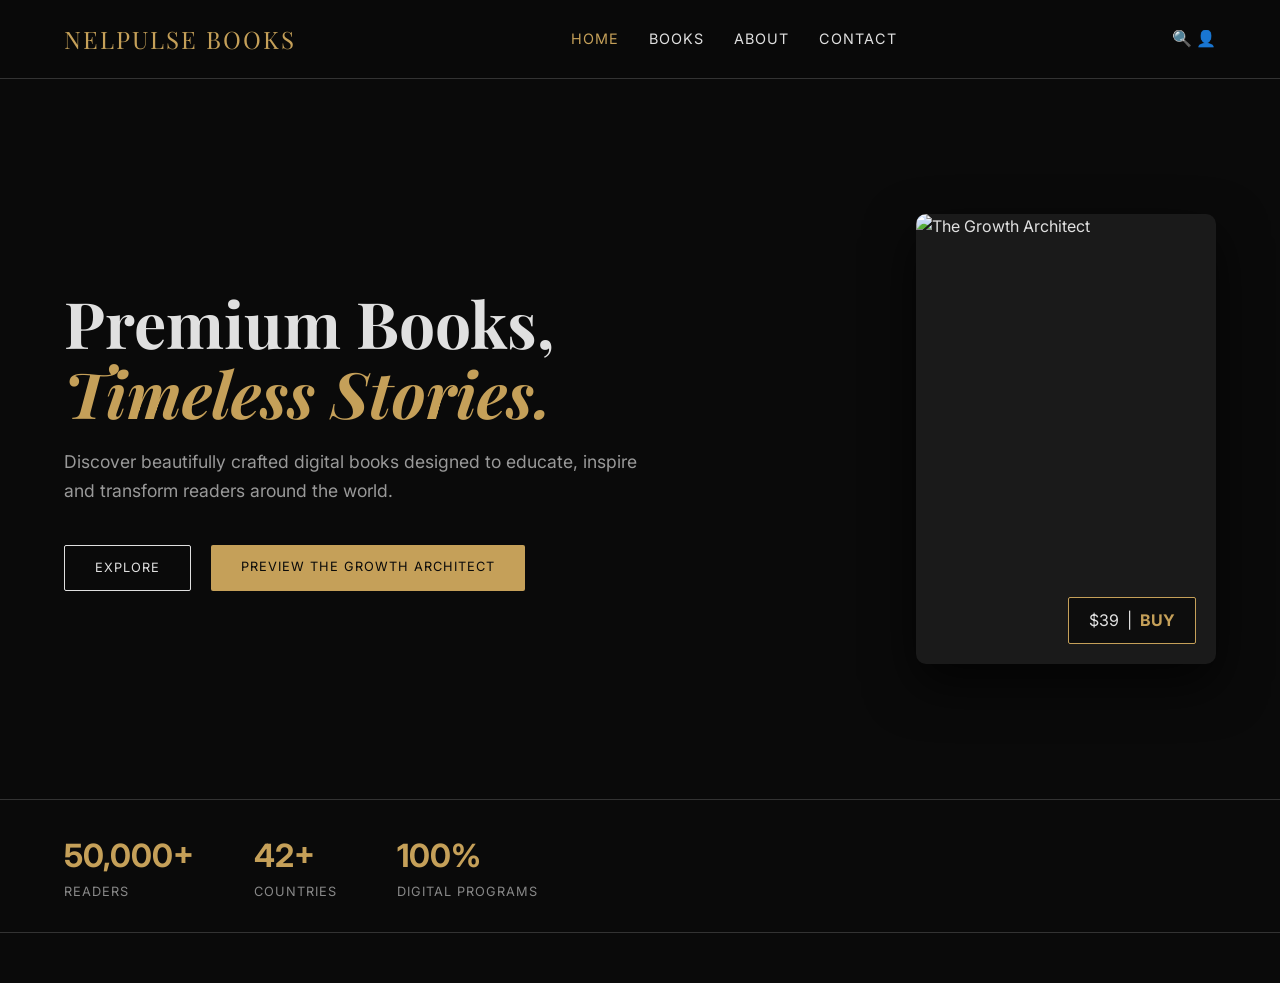
==== index.html @ 669eb42f "Create index.html" ====
<!DOCTYPE html>
<html lang="en">
<head>
    <meta charset="UTF-8">
    <meta name="viewport" content="width=device-width, initial-scale=1.0">
    <title>NELPULSE BOOKS | Premium Books, Timeless Stories</title>
    <link href="https://fonts.googleapis.com/css2?family=Playfair+Display:wght@400;700&family=Inter:wght@300;400;600&display=swap" rel="stylesheet">
    <style>
        /* --- Global Styles & Variables --- */
        :root {
            --bg-dark: #0a0a0a;
            --text-light: #e0e0e0;
            --gold: #c5a059;
            --font-heading: 'Playfair Display', serif;
            --font-body: 'Inter', sans-serif;
        }
        * { margin: 0; padding: 0; box-sizing: border-box; }
        body {
            background-color: var(--bg-dark);
            color: var(--text-light);
            font-family: var(--font-body);
            line-height: 1.6;
            overflow-x: hidden;
        }

        /* --- Header/Navigation --- */
        header {
            background: rgba(10, 10, 10, 0.95);
            padding: 20px 5%;
            display: flex;
            justify-content: space-between;
            align-items: center;
            border-bottom: 1px solid #333;
            position: sticky;
            top: 0;
            z-index: 1000;
        }
        .logo {
            font-family: var(--font-heading);
            font-size: 1.5rem;
            color: var(--gold);
            letter-spacing: 2px;
            text-transform: uppercase;
            text-decoration: none;
        }
        nav ul { list-style: none; display: flex; gap: 30px; }
        nav a {
            text-decoration: none;
            color: var(--text-light);
            font-size: 0.9rem;
            text-transform: uppercase;
            letter-spacing: 1px;
            transition: color 0.3s ease;
        }
        nav a:hover, nav a.active { color: var(--gold); }
        .header-icons { display: flex; gap: 15px; color: var(--text-light); }

        /* --- Hero Section --- */
        .hero {
            padding: 100px 5%;
            display: flex;
            justify-content: space-between;
            align-items: center;
            min-height: 80vh;
        }
        .hero-text { flex: 1; max-width: 600px; }
        .hero-text h1 {
            font-family: var(--font-heading);
            font-size: 4rem;
            line-height: 1.1;
            margin-bottom: 20px;
            color: var(--text-light);
        }
        .hero-text h1 span { color: var(--gold); font-style: italic; }
        .hero-text p {
            font-size: 1.1rem;
            color: #999;
            margin-bottom: 40px;
        }
        .hero-buttons { display: flex; gap: 20px; }
        .btn {
            padding: 12px 30px;
            text-decoration: none;
            text-transform: uppercase;
            letter-spacing: 1px;
            font-size: 0.8rem;
            border-radius: 2px;
            transition: all 0.3s ease;
        }
        .btn-outline {
            border: 1px solid var(--text-light);
            color: var(--text-light);
        }
        .btn-outline:hover { background: var(--text-light); color: var(--bg-dark); }
        .btn-gold {
            background: var(--gold);
            color: var(--bg-dark);
            border: none;
        }
        .btn-gold:hover { opacity: 0.9; }

        .hero-book { flex: 1; display: flex; justify-content: flex-end; }
        .book-showcase {
            position: relative;
            width: 300px;
            height: 450px;
            background: #1a1a1a;
            border-radius: 10px;
            box-shadow: 0 20px 50px rgba(0,0,0,0.7);
            overflow: hidden;
        }
        .book-showcase img {
            width: 100%; height: 100%; object-fit: cover;
        }
        .book-price {
            position: absolute;
            bottom: 20px;
            right: 20px;
            background: rgba(10, 10, 10, 0.8);
            padding: 10px 20px;
            border-radius: 2px;
            border: 1px solid var(--gold);
        }
        .book-price strong { color: var(--gold); }

        /* --- Stats Bar --- */
        .stats-bar {
            display: flex;
            justify-content: flex-start;
            gap: 60px;
            padding: 30px 5%;
            border-top: 1px solid #333;
            border-bottom: 1px solid #333;
            margin-bottom: 50px;
        }
        .stat-item h3 { font-size: 2rem; color: var(--gold); }
        .stat-item p { text-transform: uppercase; font-size: 0.8rem; letter-spacing: 1px; color: #888; }

        /* --- Section Title --- */
        .section-title {
            text-align: center;
            font-family: var(--font-heading);
            font-size: 2.5rem;
            margin-bottom: 30px;
        }

        /* --- Responsive Design (Mobile) --- */
        @media (max-width: 768px) {
            header { padding: 20px; }
            nav { display: none; /* Simple hide for now, need mobile menu logic */ }
            .hero { flex-direction: column-reverse; text-align: center; padding: 50px 20px; gap: 50px; }
            .hero-text h1 { font-size: 2.5rem; }
            .hero-text p { font-size: 1rem; }
            .hero-buttons { justify-content: center; }
            .book-showcase { width: 100%; max-width: 250px; height: auto; margin: 0 auto; }
            .stats-bar { justify-content: center; gap: 30px; text-align: center; }
        }
    </style>
</head>
<body>

    <!-- Header -->
    <header>
        <a href="index.html" class="logo">NELPULSE BOOKS</a>
        <nav>
            <ul>
                <li><a href="index.html" class="active">Home</a></li>
                <li><a href="catalogue.html">Books</a></li>
                <li><a href="about.html">About</a></li>
                <li><a href="contact.html">Contact</a></li>
            </ul>
        </nav>
        <div class="header-icons">
            🔍 👤
        </div>
    </header>

    <!-- Hero Section -->
    <section class="hero">
        <div class="hero-text">
            <h1>Premium Books, <span>Timeless Stories.</span></h1>
            <p>Discover beautifully crafted digital books designed to educate, inspire and transform readers around the world.</p>
            <div class="hero-buttons">
                <a href="catalogue.html" class="btn btn-outline">Explore</a>
                <a href="#" class="btn btn-gold">PREVIEW THE GROWTH ARCHITECT</a>
            </div>
        </div>
        <div class="hero-book">
            <div class="book-showcase">
                <!-- Replace this with your book cover image -->
                <img src="https://i.imgur.com/86Z913y.png" alt="The Growth Architect">
                <div class="book-price">
                    $39 &nbsp;|&nbsp; <strong>BUY</strong>
                </div>
            </div>
        </div>
    </section>

    <!-- Stats Bar -->
    <section class="stats-bar">
        <div class="stat-item">
            <h3>50,000+</h3>
            <p>Readers</p>
        </div>
        <div class="stat-item">
            <h3>42+</h3>
            <p>Countries</p>
        </div>
        <div class="stat-item">
            <h3>100%</h3>
            <p>Digital Programs</p>
        </div>
    </section>

    <!-- To add more sections (like the grid in image_0.png), we would continue building here... -->

</body>
</html>
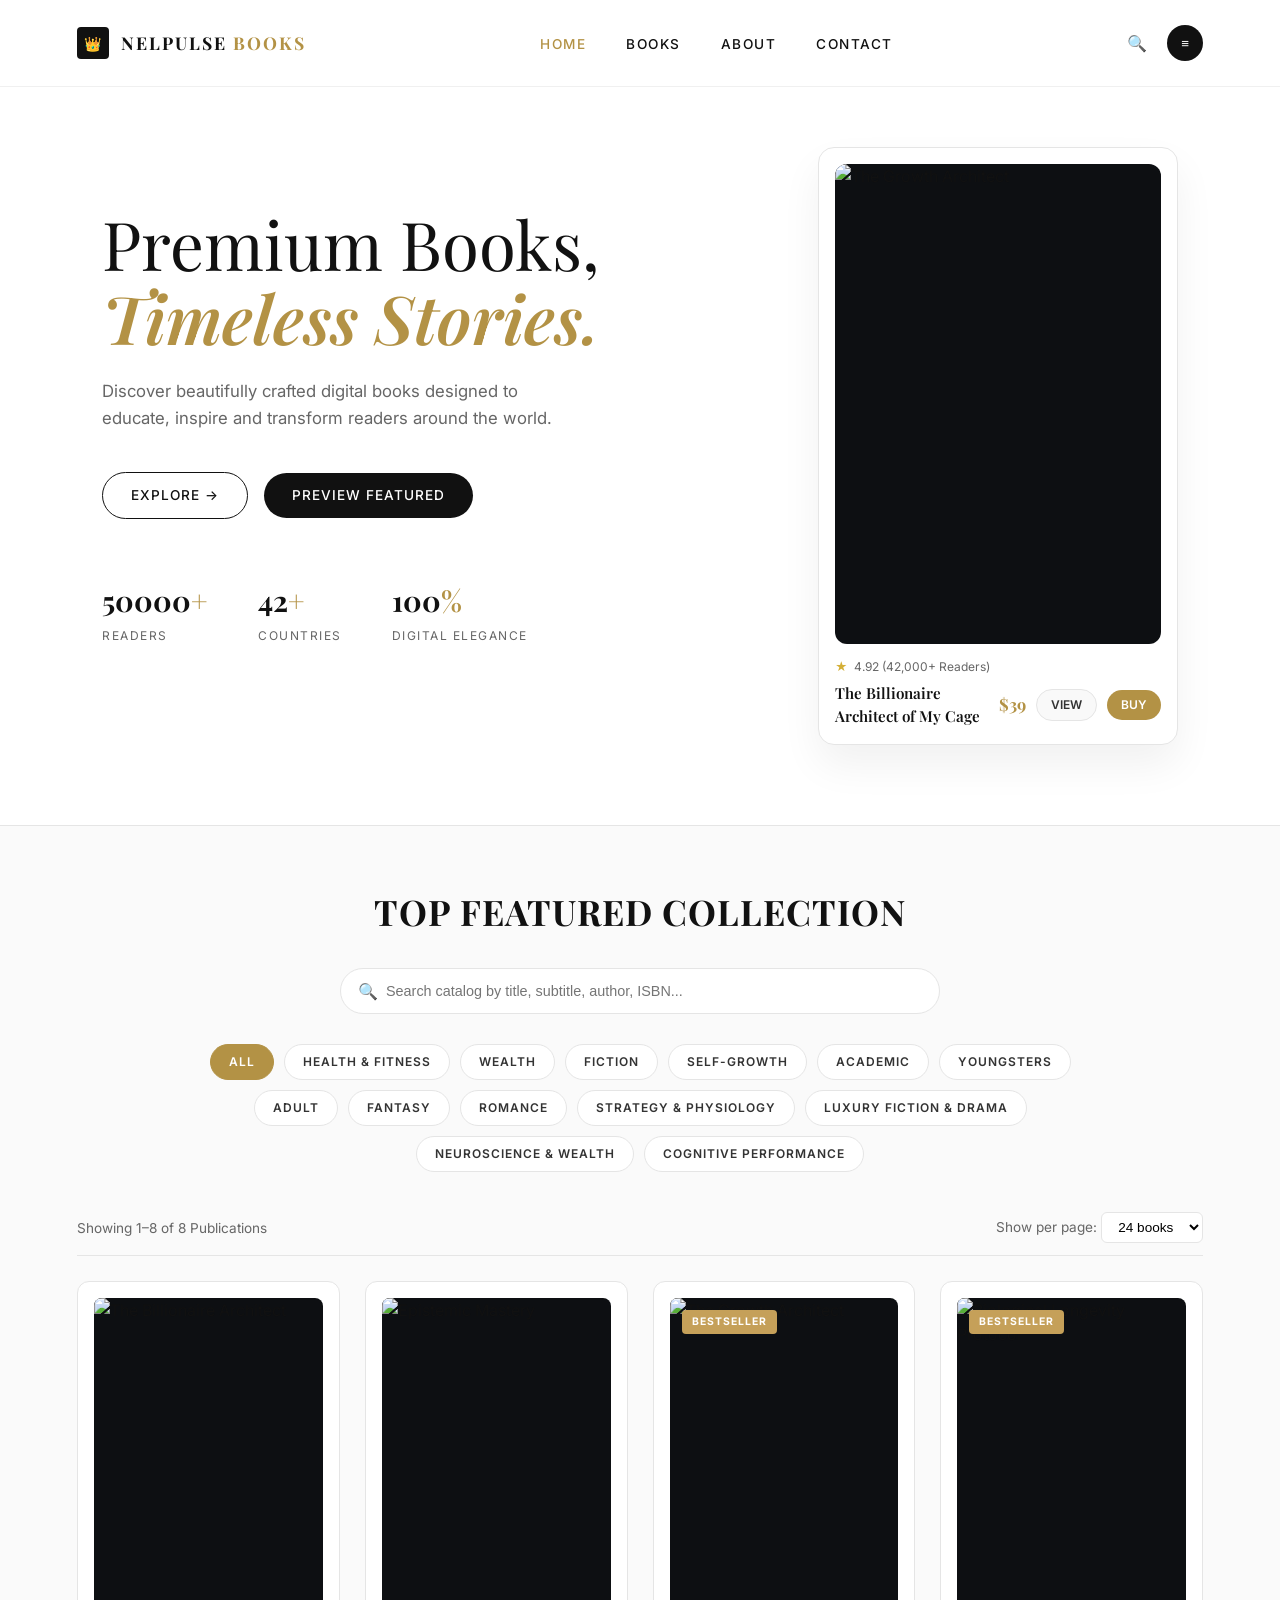
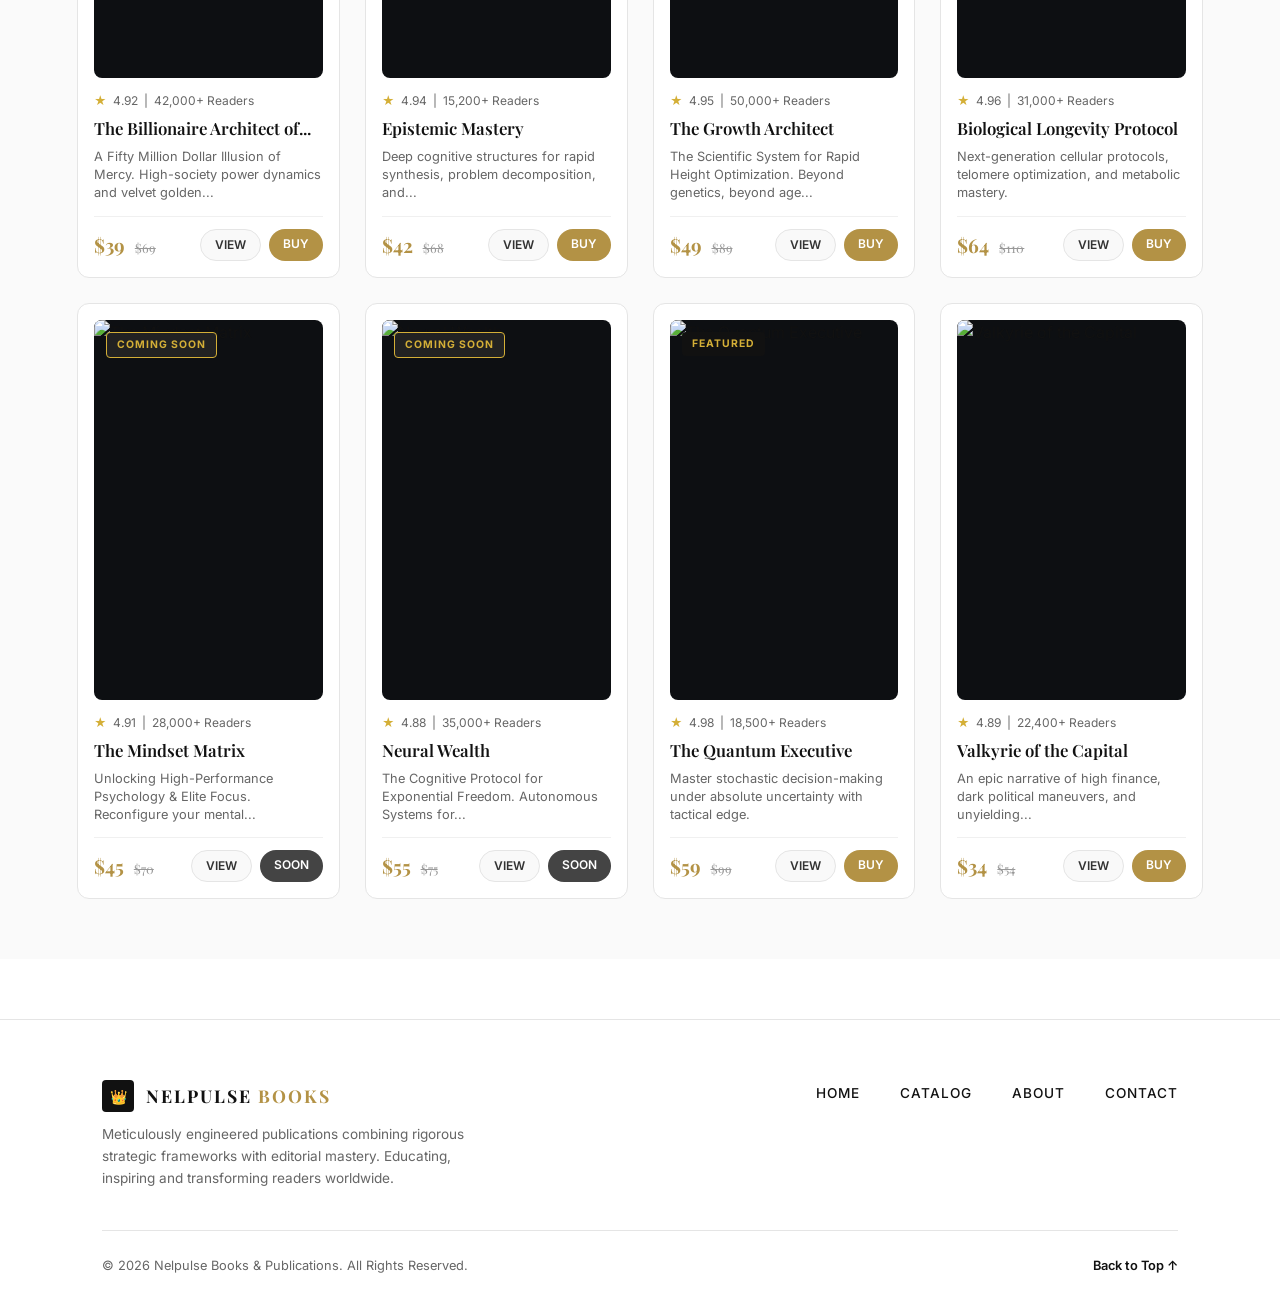
==== commit fd475dd6: "Update index.html" ====
--- a/index.html
+++ b/index.html
@@ -4,156 +4,622 @@
     <meta charset="UTF-8">
     <meta name="viewport" content="width=device-width, initial-scale=1.0">
     <title>NELPULSE BOOKS | Premium Books, Timeless Stories</title>
-    <link href="https://fonts.googleapis.com/css2?family=Playfair+Display:wght@400;700&family=Inter:wght@300;400;600&display=swap" rel="stylesheet">
+    <!-- Google Fonts for Exact Typography Match -->
+    <link href="https://fonts.googleapis.com/css2?family=Playfair+Display:ital,wght@0,400;0,600;0,700;1,400;1,600&family=Inter:wght@300;400;500;600&display=swap" rel="stylesheet">
     <style>
-        /* --- Global Styles & Variables --- */
         :root {
-            --bg-dark: #0a0a0a;
-            --text-light: #e0e0e0;
-            --gold: #c5a059;
-            --font-heading: 'Playfair Display', serif;
-            --font-body: 'Inter', sans-serif;
-        }
-        * { margin: 0; padding: 0; box-sizing: border-box; }
+            --bg-light: #ffffff;
+            --text-main: #111111;
+            --text-muted: #666666;
+            --gold: #b39245;
+            --gold-dark: #9a7d3a;
+            --card-bg: #ffffff;
+            --border-color: #e5e5e5;
+            --tag-bg: #f5f5f5;
+        }
+
+        * {
+            margin: 0;
+            padding: 0;
+            box-sizing: border-box;
+        }
+
         body {
-            background-color: var(--bg-dark);
-            color: var(--text-light);
-            font-family: var(--font-body);
-            line-height: 1.6;
-            overflow-x: hidden;
-        }
-
-        /* --- Header/Navigation --- */
+            background-color: var(--bg-light);
+            color: var(--text-main);
+            font-family: 'Inter', sans-serif;
+            line-height: 1.5;
+        }
+
+        /* --- Header --- */
         header {
-            background: rgba(10, 10, 10, 0.95);
-            padding: 20px 5%;
             display: flex;
             justify-content: space-between;
             align-items: center;
-            border-bottom: 1px solid #333;
+            padding: 25px 6%;
+            background: var(--bg-light);
             position: sticky;
             top: 0;
             z-index: 1000;
-        }
-        .logo {
-            font-family: var(--font-heading);
-            font-size: 1.5rem;
+            border-bottom: 1px solid #f0f0f0;
+        }
+
+        .logo-area {
+            display: flex;
+            align-items: center;
+            gap: 12px;
+            text-decoration: none;
+        }
+
+        .logo-box {
+            background: #111;
             color: var(--gold);
+            width: 32px;
+            height: 32px;
+            display: flex;
+            align-items: center;
+            justify-content: center;
+            border-radius: 4px;
+            font-size: 14px;
+        }
+
+        .logo-text {
+            font-family: 'Playfair Display', serif;
+            font-size: 1.1rem;
             letter-spacing: 2px;
+            color: #111;
+            font-weight: 700;
             text-transform: uppercase;
-            text-decoration: none;
-        }
-        nav ul { list-style: none; display: flex; gap: 30px; }
+        }
+
+        .logo-text span {
+            color: var(--gold);
+        }
+
+        nav ul {
+            display: flex;
+            gap: 40px;
+            list-style: none;
+        }
+
         nav a {
             text-decoration: none;
-            color: var(--text-light);
-            font-size: 0.9rem;
+            color: var(--text-main);
+            font-size: 0.85rem;
+            font-weight: 500;
+            letter-spacing: 1.5px;
             text-transform: uppercase;
-            letter-spacing: 1px;
-            transition: color 0.3s ease;
-        }
-        nav a:hover, nav a.active { color: var(--gold); }
-        .header-icons { display: flex; gap: 15px; color: var(--text-light); }
+            transition: color 0.2s;
+        }
+
+        nav a:hover, nav a.active {
+            color: var(--gold);
+        }
+
+        .header-right {
+            display: flex;
+            align-items: center;
+            gap: 20px;
+        }
+
+        .icon-btn {
+            background: none;
+            border: none;
+            cursor: pointer;
+            font-size: 1rem;
+            color: #111;
+        }
+
+        .menu-circle-btn {
+            background: #111;
+            color: #fff;
+            width: 36px;
+            height: 36px;
+            border-radius: 50%;
+            display: flex;
+            align-items: center;
+            justify-content: center;
+            border: none;
+            cursor: pointer;
+        }
 
         /* --- Hero Section --- */
         .hero {
-            padding: 100px 5%;
             display: flex;
             justify-content: space-between;
             align-items: center;
+            padding: 60px 8% 80px 8%;
             min-height: 80vh;
-        }
-        .hero-text { flex: 1; max-width: 600px; }
-        .hero-text h1 {
-            font-family: var(--font-heading);
-            font-size: 4rem;
+            gap: 40px;
+        }
+
+        .hero-content {
+            flex: 1;
+            max-width: 580px;
+        }
+
+        .hero-content h1 {
+            font-family: 'Playfair Display', serif;
+            font-size: 4.2rem;
             line-height: 1.1;
-            margin-bottom: 20px;
-            color: var(--text-light);
-        }
-        .hero-text h1 span { color: var(--gold); font-style: italic; }
-        .hero-text p {
-            font-size: 1.1rem;
+            font-weight: 400;
+            color: #111;
+            margin-bottom: 24px;
+        }
+
+        .hero-content h1 span {
+            font-style: italic;
+            color: var(--gold);
+            font-weight: 600;
+        }
+
+        .hero-content p {
+            font-size: 1.05rem;
+            color: var(--text-muted);
+            margin-bottom: 40px;
+            line-height: 1.6;
+            max-width: 480px;
+        }
+
+        .hero-buttons {
+            display: flex;
+            align-items: center;
+            gap: 16px;
+            margin-bottom: 60px;
+        }
+
+        .btn-explore {
+            display: inline-flex;
+            align-items: center;
+            gap: 10px;
+            padding: 12px 28px;
+            border: 1px solid #111;
+            border-radius: 30px;
+            text-decoration: none;
+            color: #111;
+            font-size: 0.85rem;
+            font-weight: 500;
+            letter-spacing: 1px;
+            transition: all 0.3s;
+        }
+
+        .btn-explore:hover {
+            background: #111;
+            color: #fff;
+        }
+
+        .btn-featured {
+            padding: 12px 28px;
+            background: #111;
+            color: #fff;
+            border-radius: 30px;
+            text-decoration: none;
+            font-size: 0.85rem;
+            font-weight: 500;
+            letter-spacing: 1px;
+            border: none;
+            transition: opacity 0.2s;
+        }
+
+        /* --- Stats Row --- */
+        .stats-row {
+            display: flex;
+            gap: 50px;
+        }
+
+        .stat-item h3 {
+            font-family: 'Playfair Display', serif;
+            font-size: 1.8rem;
+            font-weight: 700;
+            color: #111;
+            margin-bottom: 4px;
+        }
+
+        .stat-item h3 span {
+            color: var(--gold);
+        }
+
+        .stat-item p {
+            font-size: 0.75rem;
+            letter-spacing: 1.5px;
+            color: var(--text-muted);
+            text-transform: uppercase;
+        }
+
+        /* --- Hero Showcase Card --- */
+        .hero-showcase {
+            flex: 1;
+            display: flex;
+            justify-content: flex-end;
+        }
+
+        .book-card-main {
+            background: #fff;
+            border: 1px solid var(--border-color);
+            border-radius: 16px;
+            padding: 16px;
+            width: 360px;
+            box-shadow: 0 20px 40px rgba(0,0,0,0.06);
+        }
+
+        .book-card-img {
+            width: 100%;
+            height: 480px;
+            background: #0d0f12;
+            border-radius: 12px;
+            overflow: hidden;
+            display: flex;
+            align-items: center;
+            justify-content: center;
+        }
+
+        .book-card-img img {
+            width: 100%;
+            height: 100%;
+            object-fit: cover;
+        }
+
+        .book-card-details {
+            padding-top: 14px;
+            display: flex;
+            flex-direction: column;
+            gap: 6px;
+        }
+
+        .rating-row {
+            display: flex;
+            align-items: center;
+            gap: 6px;
+            font-size: 0.75rem;
+            color: var(--text-muted);
+        }
+
+        .rating-row span {
+            color: #d4af37;
+        }
+
+        .book-title-price {
+            display: flex;
+            justify-content: space-between;
+            align-items: center;
+        }
+
+        .book-title-price h4 {
+            font-family: 'Playfair Display', serif;
+            font-size: 0.95rem;
+            color: #111;
+            font-weight: 600;
+        }
+
+        .price-actions {
+            display: flex;
+            align-items: center;
+            gap: 10px;
+        }
+
+        .price-tag {
+            font-family: 'Playfair Display', serif;
+            font-weight: 700;
+            color: var(--gold);
+            font-size: 1.05rem;
+        }
+
+        .btn-view, .btn-buy-small {
+            padding: 6px 14px;
+            border-radius: 20px;
+            font-size: 0.75rem;
+            font-weight: 600;
+            text-decoration: none;
+            cursor: pointer;
+        }
+
+        .btn-view {
+            border: 1px solid var(--border-color);
+            background: #f9f9f9;
+            color: #333;
+        }
+
+        .btn-buy-small {
+            background: var(--gold);
+            color: #fff;
+            border: none;
+        }
+
+        /* --- Featured Collection Section --- */
+        .featured-section {
+            padding: 60px 6%;
+            background: #fafafa;
+            border-top: 1px solid var(--border-color);
+        }
+
+        .section-heading {
+            font-family: 'Playfair Display', serif;
+            font-size: 2.2rem;
+            text-align: center;
+            color: #111;
+            margin-bottom: 30px;
+            font-weight: 700;
+            letter-spacing: 1px;
+        }
+
+        /* Search Bar */
+        .search-container {
+            max-width: 600px;
+            margin: 0 auto 30px auto;
+            position: relative;
+        }
+
+        .search-container input {
+            width: 100%;
+            padding: 14px 20px 14px 45px;
+            border: 1px solid var(--border-color);
+            border-radius: 30px;
+            font-size: 0.9rem;
+            background: #fff;
+            outline: none;
+            transition: border-color 0.2s;
+        }
+
+        .search-container input:focus {
+            border-color: var(--gold);
+        }
+
+        .search-icon {
+            position: absolute;
+            left: 18px;
+            top: 50%;
+            transform: translateY(-50%);
+            color: #888;
+        }
+
+        /* Tags / Filters */
+        .filter-tags {
+            display: flex;
+            flex-wrap: wrap;
+            justify-content: center;
+            gap: 10px;
+            max-width: 900px;
+            margin: 0 auto 40px auto;
+        }
+
+        .tag {
+            padding: 8px 18px;
+            background: #fff;
+            border: 1px solid var(--border-color);
+            border-radius: 20px;
+            font-size: 0.75rem;
+            font-weight: 600;
+            letter-spacing: 1px;
+            color: #333;
+            cursor: pointer;
+            text-transform: uppercase;
+            transition: all 0.2s;
+        }
+
+        .tag.active, .tag:hover {
+            background: var(--gold);
+            color: #fff;
+            border-color: var(--gold);
+        }
+
+        /* Results bar */
+        .results-bar {
+            display: flex;
+            justify-content: space-between;
+            align-items: center;
+            max-width: 1200px;
+            margin: 0 auto 25px auto;
+            font-size: 0.85rem;
+            color: var(--text-muted);
+            border-bottom: 1px solid var(--border-color);
+            padding-bottom: 12px;
+        }
+
+        .results-bar select {
+            padding: 6px 12px;
+            border: 1px solid var(--border-color);
+            border-radius: 6px;
+            background: #fff;
+            font-size: 0.85rem;
+            outline: none;
+            cursor: pointer;
+        }
+
+        /* Books Grid (8 Books) */
+        .books-grid {
+            display: grid;
+            grid-template-columns: repeat(auto-fit, minmax(260px, 1fr));
+            gap: 25px;
+            max-width: 1200px;
+            margin: 0 auto;
+        }
+
+        .catalog-card {
+            background: #fff;
+            border: 1px solid var(--border-color);
+            border-radius: 12px;
+            padding: 16px;
+            display: flex;
+            flex-direction: column;
+            justify-content: space-between;
+            transition: transform 0.3s, box-shadow 0.3s;
+        }
+
+        .catalog-card:hover {
+            transform: translateY(-5px);
+            box-shadow: 0 12px 30px rgba(0,0,0,0.08);
+        }
+
+        .catalog-img-box {
+            width: 100%;
+            height: 380px;
+            background: #0d0f12;
+            border-radius: 8px;
+            position: relative;
+            overflow: hidden;
+            display: flex;
+            align-items: center;
+            justify-content: center;
+        }
+
+        .catalog-img-box img {
+            width: 100%;
+            height: 100%;
+            object-fit: cover;
+        }
+
+        .badge {
+            position: absolute;
+            top: 12px;
+            left: 12px;
+            background: #d4af37;
+            color: #111;
+            font-size: 0.65rem;
+            font-weight: 700;
+            padding: 4px 10px;
+            border-radius: 4px;
+            letter-spacing: 1px;
+            text-transform: uppercase;
+        }
+
+        .badge.bestseller {
+            background: #c5a059;
+            color: #fff;
+        }
+
+        .badge.coming {
+            background: #222;
+            color: #d4af37;
+            border: 1px solid #d4af37;
+        }
+
+        .catalog-info {
+            padding-top: 14px;
+            display: flex;
+            flex-direction: column;
+            gap: 8px;
+        }
+
+        .catalog-info h3 {
+            font-family: 'Playfair Display', serif;
+            font-size: 1.05rem;
+            color: #111;
+            font-weight: 600;
+            line-height: 1.3;
+        }
+
+        .catalog-info p {
+            font-size: 0.8rem;
+            color: var(--text-muted);
+            line-height: 1.4;
+        }
+
+        .catalog-footer {
+            display: flex;
+            justify-content: space-between;
+            align-items: center;
+            margin-top: 14px;
+            padding-top: 12px;
+            border-top: 1px solid #f0f0f0;
+        }
+
+        .catalog-price {
+            font-family: 'Playfair Display', serif;
+            font-size: 1.2rem;
+            font-weight: 700;
+            color: var(--gold);
+        }
+
+        .catalog-price span {
+            font-size: 0.8rem;
             color: #999;
+            text-decoration: line-through;
+            margin-left: 6px;
+            font-weight: 400;
+        }
+
+        .card-buttons {
+            display: flex;
+            gap: 8px;
+        }
+
+        /* --- Footer --- */
+        footer {
+            background: #fff;
+            border-top: 1px solid var(--border-color);
+            padding: 60px 8% 30px 8%;
+            margin-top: 60px;
+        }
+
+        .footer-content {
+            display: flex;
+            justify-content: space-between;
+            align-items: flex-start;
             margin-bottom: 40px;
-        }
-        .hero-buttons { display: flex; gap: 20px; }
-        .btn {
-            padding: 12px 30px;
+            gap: 40px;
+        }
+
+        .footer-brand p {
+            font-size: 0.85rem;
+            color: var(--text-muted);
+            max-width: 380px;
+            margin-top: 12px;
+            line-height: 1.6;
+        }
+
+        .footer-links {
+            display: flex;
+            gap: 40px;
+            list-style: none;
+        }
+
+        .footer-links a {
             text-decoration: none;
+            color: #111;
+            font-size: 0.85rem;
+            font-weight: 500;
+            letter-spacing: 1px;
             text-transform: uppercase;
-            letter-spacing: 1px;
+        }
+
+        .footer-links a:hover {
+            color: var(--gold);
+        }
+
+        .footer-bottom {
+            display: flex;
+            justify-content: space-between;
+            align-items: center;
+            padding-top: 25px;
+            border-top: 1px solid var(--border-color);
             font-size: 0.8rem;
-            border-radius: 2px;
-            transition: all 0.3s ease;
-        }
-        .btn-outline {
-            border: 1px solid var(--text-light);
-            color: var(--text-light);
-        }
-        .btn-outline:hover { background: var(--text-light); color: var(--bg-dark); }
-        .btn-gold {
-            background: var(--gold);
-            color: var(--bg-dark);
-            border: none;
-        }
-        .btn-gold:hover { opacity: 0.9; }
-
-        .hero-book { flex: 1; display: flex; justify-content: flex-end; }
-        .book-showcase {
-            position: relative;
-            width: 300px;
-            height: 450px;
-            background: #1a1a1a;
-            border-radius: 10px;
-            box-shadow: 0 20px 50px rgba(0,0,0,0.7);
-            overflow: hidden;
-        }
-        .book-showcase img {
-            width: 100%; height: 100%; object-fit: cover;
-        }
-        .book-price {
-            position: absolute;
-            bottom: 20px;
-            right: 20px;
-            background: rgba(10, 10, 10, 0.8);
-            padding: 10px 20px;
-            border-radius: 2px;
-            border: 1px solid var(--gold);
-        }
-        .book-price strong { color: var(--gold); }
-
-        /* --- Stats Bar --- */
-        .stats-bar {
-            display: flex;
-            justify-content: flex-start;
-            gap: 60px;
-            padding: 30px 5%;
-            border-top: 1px solid #333;
-            border-bottom: 1px solid #333;
-            margin-bottom: 50px;
-        }
-        .stat-item h3 { font-size: 2rem; color: var(--gold); }
-        .stat-item p { text-transform: uppercase; font-size: 0.8rem; letter-spacing: 1px; color: #888; }
-
-        /* --- Section Title --- */
-        .section-title {
-            text-align: center;
-            font-family: var(--font-heading);
-            font-size: 2.5rem;
-            margin-bottom: 30px;
-        }
-
-        /* --- Responsive Design (Mobile) --- */
-        @media (max-width: 768px) {
-            header { padding: 20px; }
-            nav { display: none; /* Simple hide for now, need mobile menu logic */ }
-            .hero { flex-direction: column-reverse; text-align: center; padding: 50px 20px; gap: 50px; }
-            .hero-text h1 { font-size: 2.5rem; }
-            .hero-text p { font-size: 1rem; }
+            color: var(--text-muted);
+        }
+
+        .back-to-top {
+            text-decoration: none;
+            color: #111;
+            font-weight: 600;
+            display: flex;
+            align-items: center;
+            gap: 4px;
+        }
+
+        /* Responsive */
+        @media (max-width: 900px) {
+            .hero {
+                flex-direction: column;
+                text-align: center;
+                padding: 40px 5%;
+            }
+            .hero-content h1 { font-size: 3rem; }
+            .hero-content p { margin: 0 auto 30px auto; }
             .hero-buttons { justify-content: center; }
-            .book-showcase { width: 100%; max-width: 250px; height: auto; margin: 0 auto; }
-            .stats-bar { justify-content: center; gap: 30px; text-align: center; }
+            .stats-row { justify-content: center; }
+            .hero-showcase { justify-content: center; }
+            nav { display: none; }
+            .footer-content { flex-direction: column; }
+            .footer-links { flex-direction: column; gap: 15px; }
         }
     </style>
 </head>
@@ -161,7 +627,10 @@
 
     <!-- Header -->
     <header>
-        <a href="index.html" class="logo">NELPULSE BOOKS</a>
+        <a href="index.html" class="logo-area">
+            <div class="logo-box">👑</div>
+            <div class="logo-text">Nelpulse <span>Books</span></div>
+        </a>
         <nav>
             <ul>
                 <li><a href="index.html" class="active">Home</a></li>
@@ -170,49 +639,287 @@
                 <li><a href="contact.html">Contact</a></li>
             </ul>
         </nav>
-        <div class="header-icons">
-            🔍 👤
+        <div class="header-right">
+            <button class="icon-btn">🔍</button>
+            <button class="menu-circle-btn">≡</button>
         </div>
     </header>
 
     <!-- Hero Section -->
     <section class="hero">
-        <div class="hero-text">
-            <h1>Premium Books, <span>Timeless Stories.</span></h1>
+        <div class="hero-content">
+            <h1>Premium Books, <br><span>Timeless Stories.</span></h1>
             <p>Discover beautifully crafted digital books designed to educate, inspire and transform readers around the world.</p>
+            
             <div class="hero-buttons">
-                <a href="catalogue.html" class="btn btn-outline">Explore</a>
-                <a href="#" class="btn btn-gold">PREVIEW THE GROWTH ARCHITECT</a>
+                <a href="catalogue.html" class="btn-explore">EXPLORE &rarr;</a>
+                <a href="#featured" class="btn-featured">PREVIEW FEATURED</a>
+            </div>
+
+            <div class="stats-row">
+                <div class="stat-item">
+                    <h3>50000<span>+</span></h3>
+                    <p>Readers</p>
+                </div>
+                <div class="stat-item">
+                    <h3>42<span>+</span></h3>
+                    <p>Countries</p>
+                </div>
+                <div class="stat-item">
+                    <h3>100<span>%</span></h3>
+                    <p>Digital Elegance</p>
+                </div>
             </div>
         </div>
-        <div class="hero-book">
-            <div class="book-showcase">
-                <!-- Replace this with your book cover image -->
-                <img src="https://i.imgur.com/86Z913y.png" alt="The Growth Architect">
-                <div class="book-price">
-                    $39 &nbsp;|&nbsp; <strong>BUY</strong>
+
+        <div class="hero-showcase">
+            <div class="book-card-main">
+                <div class="book-card-img">
+                    <img src="https://i.imgur.com/86Z913y.png" alt="The Growth Architect">
+                </div>
+                <div class="book-card-details">
+                    <div class="rating-row">
+                        <span>★</span> 4.92 (42,000+ Readers)
+                    </div>
+                    <div class="book-title-price">
+                        <h4>The Billionaire Architect of My Cage</h4>
+                        <div class="price-actions">
+                            <span class="price-tag">$39</span>
+                            <a href="#" class="btn-view">VIEW</a>
+                            <a href="#" class="btn-buy-small">BUY</a>
+                        </div>
+                    </div>
                 </div>
             </div>
         </div>
     </section>
 
-    <!-- Stats Bar -->
-    <section class="stats-bar">
-        <div class="stat-item">
-            <h3>50,000+</h3>
-            <p>Readers</p>
+    <!-- Top Featured Collection Section (Scroll down content) -->
+    <section id="featured" class="featured-section">
+        <h2 class="section-heading">TOP FEATURED COLLECTION</h2>
+
+        <!-- Search Bar -->
+        <div class="search-container">
+            <span class="search-icon">🔍</span>
+            <input type="text" placeholder="Search catalog by title, subtitle, author, ISBN...">
         </div>
-        <div class="stat-item">
-            <h3>42+</h3>
-            <p>Countries</p>
+
+        <!-- Filter Tags -->
+        <div class="filter-tags">
+            <span class="tag active">ALL</span>
+            <span class="tag">HEALTH & FITNESS</span>
+            <span class="tag">WEALTH</span>
+            <span class="tag">FICTION</span>
+            <span class="tag">SELF-GROWTH</span>
+            <span class="tag">ACADEMIC</span>
+            <span class="tag">YOUNGSTERS</span>
+            <span class="tag">ADULT</span>
+            <span class="tag">FANTASY</span>
+            <span class="tag">ROMANCE</span>
+            <span class="tag">STRATEGY & PHYSIOLOGY</span>
+            <span class="tag">LUXURY FICTION & DRAMA</span>
+            <span class="tag">NEUROSCIENCE & WEALTH</span>
+            <span class="tag">COGNITIVE PERFORMANCE</span>
         </div>
-        <div class="stat-item">
-            <h3>100%</h3>
-            <p>Digital Programs</p>
+
+        <!-- Results Bar -->
+        <div class="results-bar">
+            <span>Showing 1–8 of 8 Publications</span>
+            <div>
+                Show per page: 
+                <select>
+                    <option>24 books</option>
+                    <option>12 books</option>
+                    <option>8 books</option>
+                </select>
+            </div>
+        </div>
+
+        <!-- 8 Books Grid -->
+        <div class="books-grid">
+            
+            <!-- Book 1 -->
+            <div class="catalog-card">
+                <div class="catalog-img-box">
+                    <img src="https://i.imgur.com/86Z913y.png" alt="The Billionaire Architect">
+                </div>
+                <div class="catalog-info">
+                    <div class="rating-row"><span>★</span> 4.92 &nbsp;|&nbsp; 42,000+ Readers</div>
+                    <h3>The Billionaire Architect of...</h3>
+                    <p>A Fifty Million Dollar Illusion of Mercy. High-society power dynamics and velvet golden...</p>
+                </div>
+                <div class="catalog-footer">
+                    <div class="catalog-price">$39 <span>$69</span></div>
+                    <div class="card-buttons">
+                        <a href="#" class="btn-view">VIEW</a>
+                        <a href="#" class="btn-buy-small">BUY</a>
+                    </div>
+                </div>
+            </div>
+
+            <!-- Book 2 -->
+            <div class="catalog-card">
+                <div class="catalog-img-box">
+                    <img src="https://i.imgur.com/86Z913y.png" alt="Epistemic Mastery">
+                </div>
+                <div class="catalog-info">
+                    <div class="rating-row"><span>★</span> 4.94 &nbsp;|&nbsp; 15,200+ Readers</div>
+                    <h3>Epistemic Mastery</h3>
+                    <p>Deep cognitive structures for rapid synthesis, problem decomposition, and...</p>
+                </div>
+                <div class="catalog-footer">
+                    <div class="catalog-price">$42 <span>$68</span></div>
+                    <div class="card-buttons">
+                        <a href="#" class="btn-view">VIEW</a>
+                        <a href="#" class="btn-buy-small">BUY</a>
+                    </div>
+                </div>
+            </div>
+
+            <!-- Book 3 -->
+            <div class="catalog-card">
+                <div class="catalog-img-box">
+                    <span class="badge bestseller">BESTSELLER</span>
+                    <img src="https://i.imgur.com/86Z913y.png" alt="The Growth Architect">
+                </div>
+                <div class="catalog-info">
+                    <div class="rating-row"><span>★</span> 4.95 &nbsp;|&nbsp; 50,000+ Readers</div>
+                    <h3>The Growth Architect</h3>
+                    <p>The Scientific System for Rapid Height Optimization. Beyond genetics, beyond age...</p>
+                </div>
+                <div class="catalog-footer">
+                    <div class="catalog-price">$49 <span>$89</span></div>
+                    <div class="card-buttons">
+                        <a href="#" class="btn-view">VIEW</a>
+                        <a href="#" class="btn-buy-small">BUY</a>
+                    </div>
+                </div>
+            </div>
+
+            <!-- Book 4 -->
+            <div class="catalog-card">
+                <div class="catalog-img-box">
+                    <span class="badge bestseller">BESTSELLER</span>
+                    <img src="https://i.imgur.com/86Z913y.png" alt="Biological Longevity Protocol">
+                </div>
+                <div class="catalog-info">
+                    <div class="rating-row"><span>★</span> 4.96 &nbsp;|&nbsp; 31,000+ Readers</div>
+                    <h3>Biological Longevity Protocol</h3>
+                    <p>Next-generation cellular protocols, telomere optimization, and metabolic mastery.</p>
+                </div>
+                <div class="catalog-footer">
+                    <div class="catalog-price">$64 <span>$110</span></div>
+                    <div class="card-buttons">
+                        <a href="#" class="btn-view">VIEW</a>
+                        <a href="#" class="btn-buy-small">BUY</a>
+                    </div>
+                </div>
+            </div>
+
+            <!-- Book 5 -->
+            <div class="catalog-card">
+                <div class="catalog-img-box">
+                    <span class="badge coming">COMING SOON</span>
+                    <img src="https://i.imgur.com/86Z913y.png" alt="The Mindset Matrix">
+                </div>
+                <div class="catalog-info">
+                    <div class="rating-row"><span>★</span> 4.91 &nbsp;|&nbsp; 28,000+ Readers</div>
+                    <h3>The Mindset Matrix</h3>
+                    <p>Unlocking High-Performance Psychology & Elite Focus. Reconfigure your mental...</p>
+                </div>
+                <div class="catalog-footer">
+                    <div class="catalog-price">$45 <span>$70</span></div>
+                    <div class="card-buttons">
+                        <a href="#" class="btn-view">VIEW</a>
+                        <a href="#" class="btn-buy-small" style="background:#444;">SOON</a>
+                    </div>
+                </div>
+            </div>
+
+            <!-- Book 6 -->
+            <div class="catalog-card">
+                <div class="catalog-img-box">
+                    <span class="badge coming">COMING SOON</span>
+                    <img src="https://i.imgur.com/86Z913y.png" alt="Neural Wealth">
+                </div>
+                <div class="catalog-info">
+                    <div class="rating-row"><span>★</span> 4.88 &nbsp;|&nbsp; 35,000+ Readers</div>
+                    <h3>Neural Wealth</h3>
+                    <p>The Cognitive Protocol for Exponential Freedom. Autonomous Systems for...</p>
+                </div>
+                <div class="catalog-footer">
+                    <div class="catalog-price">$55 <span>$75</span></div>
+                    <div class="card-buttons">
+                        <a href="#" class="btn-view">VIEW</a>
+                        <a href="#" class="btn-buy-small" style="background:#444;">SOON</a>
+                    </div>
+                </div>
+            </div>
+
+            <!-- Book 7 -->
+            <div class="catalog-card">
+                <div class="catalog-img-box">
+                    <span class="badge" style="background:#111; color:#d4af37;">FEATURED</span>
+                    <img src="https://i.imgur.com/86Z913y.png" alt="The Quantum Executive">
+                </div>
+                <div class="catalog-info">
+                    <div class="rating-row"><span>★</span> 4.98 &nbsp;|&nbsp; 18,500+ Readers</div>
+                    <h3>The Quantum Executive</h3>
+                    <p>Master stochastic decision-making under absolute uncertainty with tactical edge.</p>
+                </div>
+                <div class="catalog-footer">
+                    <div class="catalog-price">$59 <span>$99</span></div>
+                    <div class="card-buttons">
+                        <a href="#" class="btn-view">VIEW</a>
+                        <a href="#" class="btn-buy-small">BUY</a>
+                    </div>
+                </div>
+            </div>
+
+            <!-- Book 8 -->
+            <div class="catalog-card">
+                <div class="catalog-img-box">
+                    <img src="https://i.imgur.com/86Z913y.png" alt="Valkyrie of the Capital">
+                </div>
+                <div class="catalog-info">
+                    <div class="rating-row"><span>★</span> 4.89 &nbsp;|&nbsp; 22,400+ Readers</div>
+                    <h3>Valkyrie of the Capital</h3>
+                    <p>An epic narrative of high finance, dark political maneuvers, and unyielding...</p>
+                </div>
+                <div class="catalog-footer">
+                    <div class="catalog-price">$34 <span>$54</span></div>
+                    <div class="card-buttons">
+                        <a href="#" class="btn-view">VIEW</a>
+                        <a href="#" class="btn-buy-small">BUY</a>
+                    </div>
+                </div>
+            </div>
+
         </div>
     </section>
 
-    <!-- To add more sections (like the grid in image_0.png), we would continue building here... -->
+    <!-- Footer -->
+    <footer>
+        <div class="footer-content">
+            <div class="footer-brand">
+                <div class="logo-area">
+                    <div class="logo-box">👑</div>
+                    <div class="logo-text">Nelpulse <span>Books</span></div>
+                </div>
+                <p>Meticulously engineered publications combining rigorous strategic frameworks with editorial mastery. Educating, inspiring and transforming readers worldwide.</p>
+            </div>
+            <ul class="footer-links">
+                <li><a href="index.html">Home</a></li>
+                <li><a href="catalogue.html">Catalog</a></li>
+                <li><a href="about.html">About</a></li>
+                <li><a href="contact.html">Contact</a></li>
+            </ul>
+        </div>
+        <div class="footer-bottom">
+            <span>© 2026 Nelpulse Books & Publications. All Rights Reserved.</span>
+            <a href="#" class="back-to-top">Back to Top &uarr;</a>
+        </div>
+    </footer>
 
 </body>
 </html>
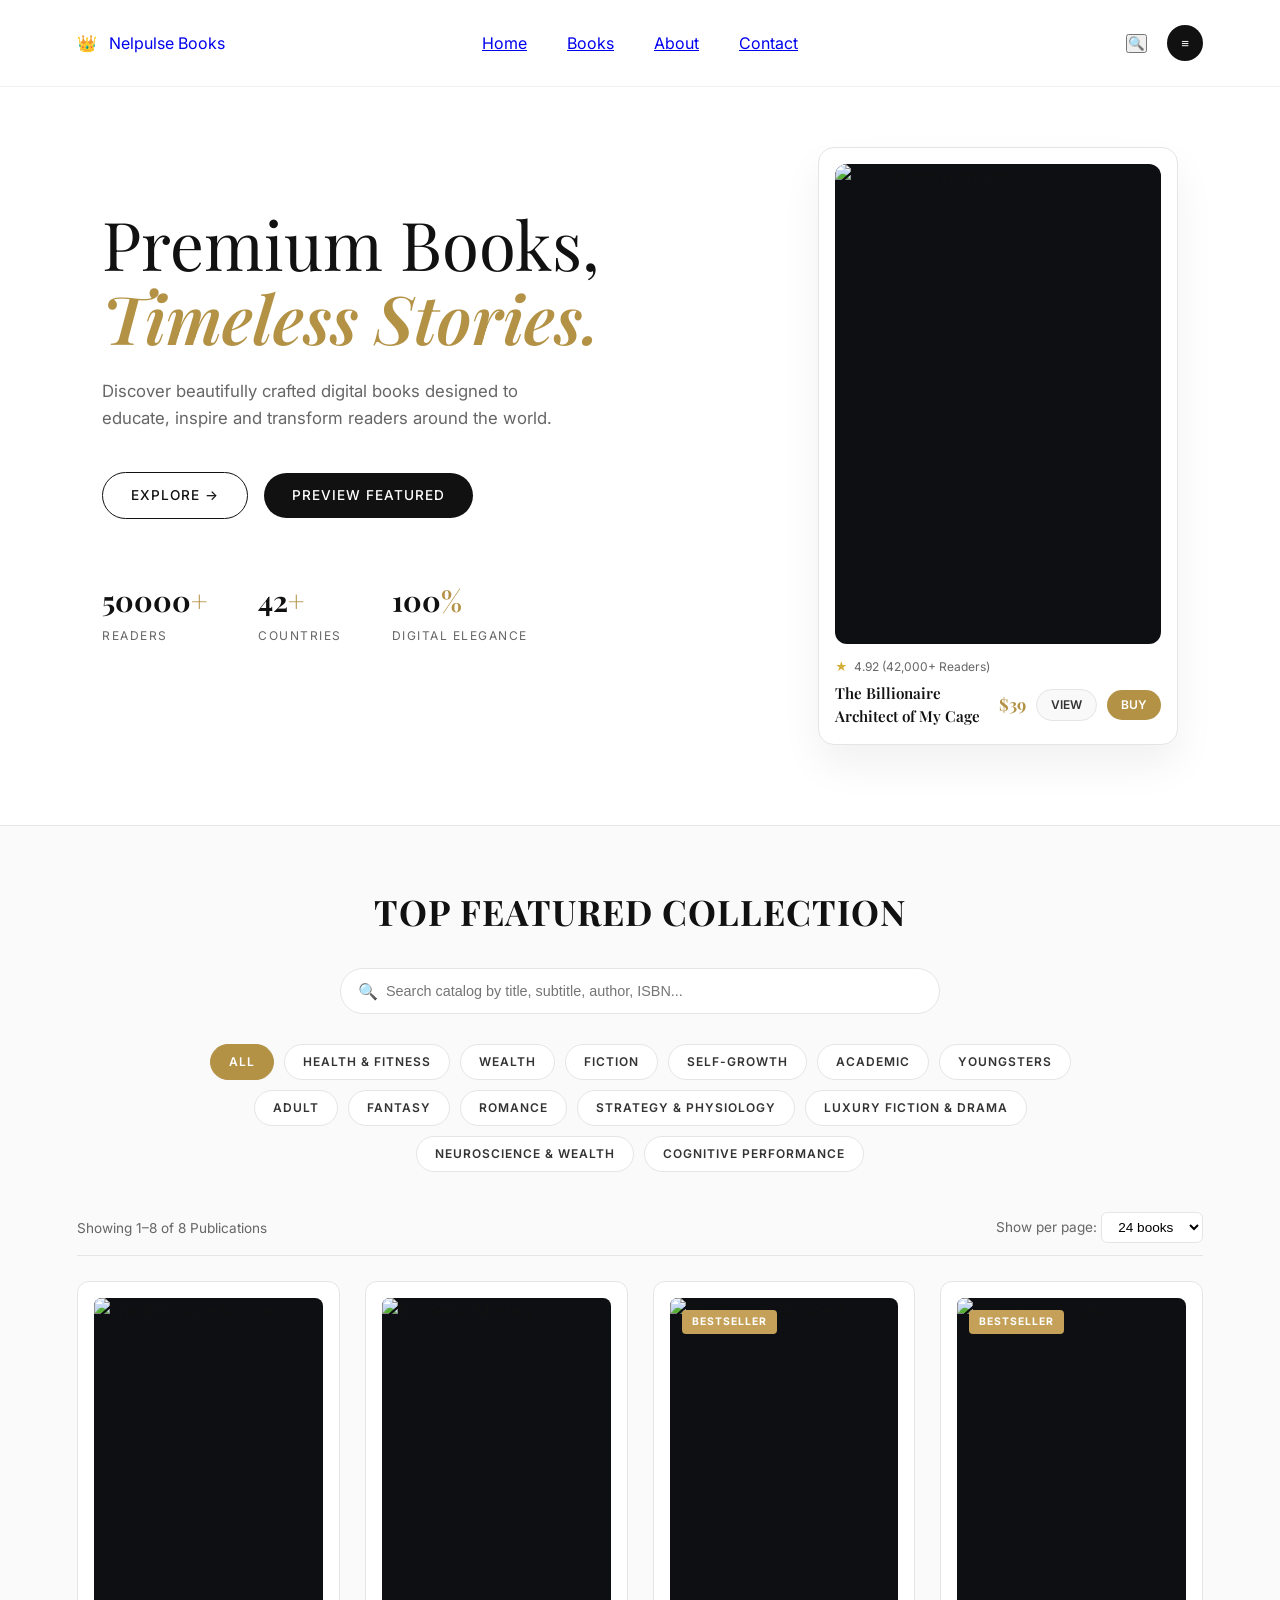
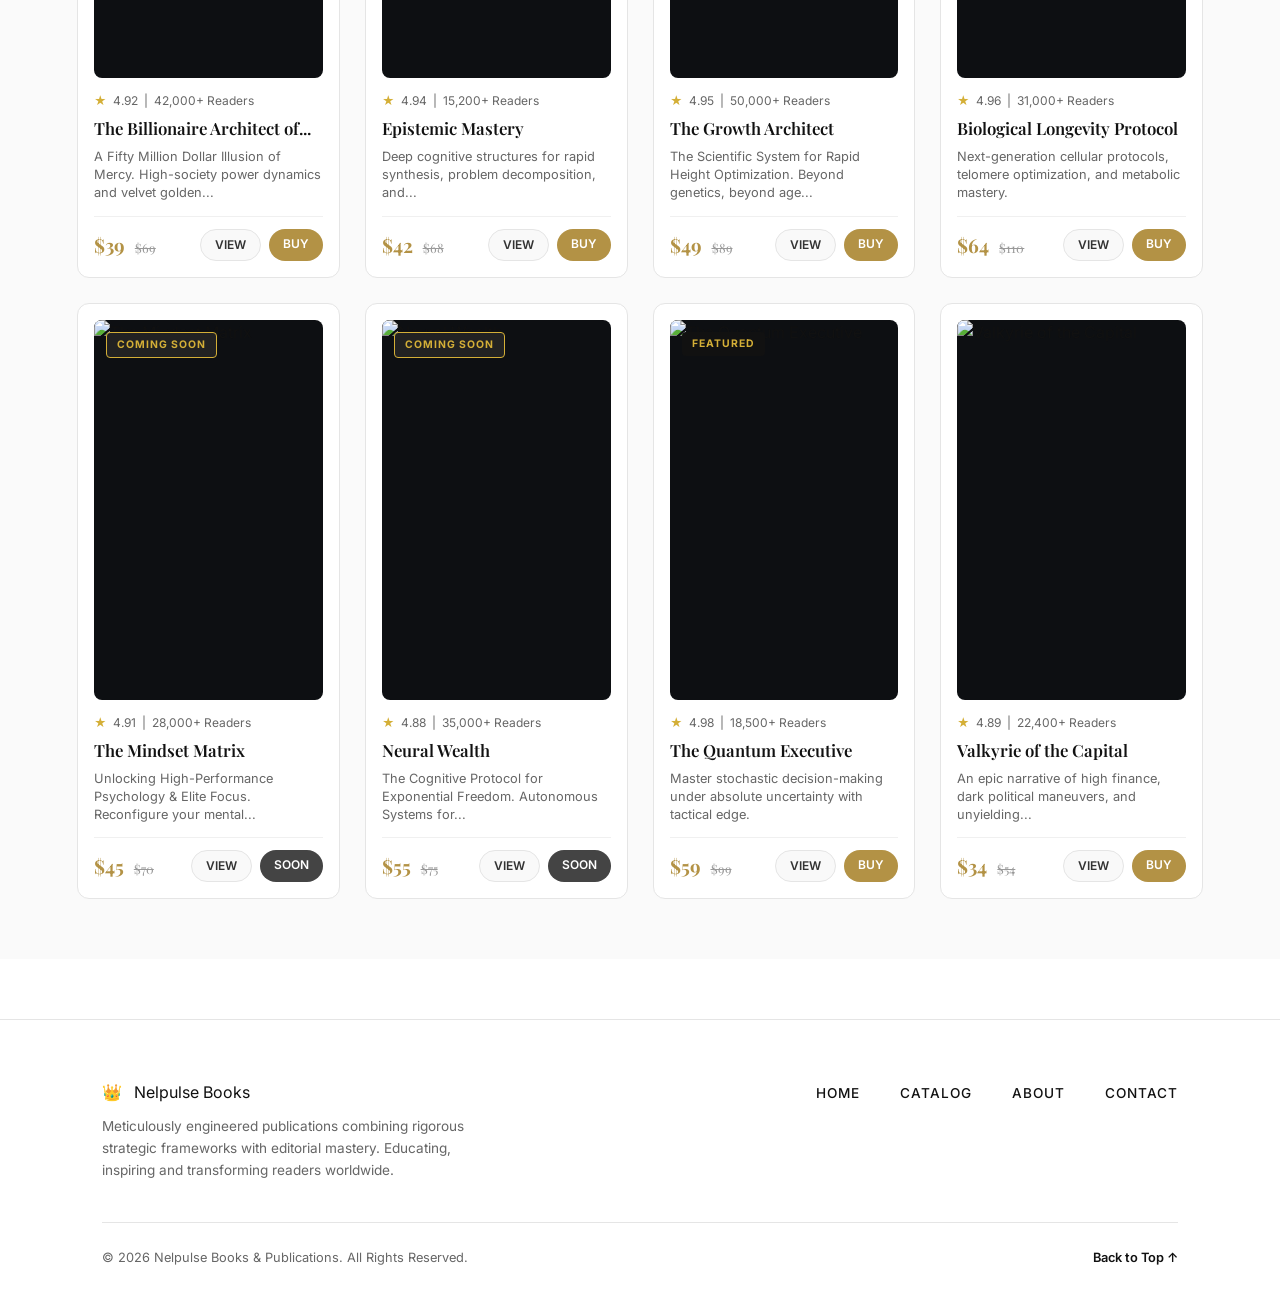
==== commit b039a8d3: "Update index.html" ====
--- a/index.html
+++ b/index.html
@@ -32,83 +32,45 @@
         }
 
         /* --- Header --- */
-        header {
-            display: flex;
-            justify-content: space-between;
-            align-items: center;
-            padding: 25px 6%;
-            background: var(--bg-light);
-            position: sticky;
-            top: 0;
-            z-index: 1000;
-            border-bottom: 1px solid #f0f0f0;
-        }
-
-        .logo-area {
-            display: flex;
-            align-items: center;
-            gap: 12px;
-            text-decoration: none;
-        }
-
-        .logo-box {
-            background: #111;
-            color: var(--gold);
-            width: 32px;
-            height: 32px;
-            display: flex;
-            align-items: center;
-            justify-content: center;
-            border-radius: 4px;
-            font-size: 14px;
-        }
-
-        .logo-text {
-            font-family: 'Playfair Display', serif;
-            font-size: 1.1rem;
-            letter-spacing: 2px;
-            color: #111;
-            font-weight: 700;
-            text-transform: uppercase;
-        }
-
-        .logo-text span {
-            color: var(--gold);
-        }
-
-        nav ul {
-            display: flex;
-            gap: 40px;
-            list-style: none;
-        }
-
-        nav a {
-            text-decoration: none;
-            color: var(--text-main);
-            font-size: 0.85rem;
-            font-weight: 500;
-            letter-spacing: 1.5px;
-            text-transform: uppercase;
-            transition: color 0.2s;
-        }
-
-        nav a:hover, nav a.active {
-            color: var(--gold);
-        }
-
-        .header-right {
-            display: flex;
-            align-items: center;
-            gap: 20px;
-        }
-
-        .icon-btn {
-            background: none;
-            border: none;
-            cursor: pointer;
-            font-size: 1rem;
-            color: #111;
-        }
+header {
+    display: flex;
+    justify-content: space-between;
+    align-items: center;
+    padding: 25px 6%;
+    background: var(--bg-light);
+    position: sticky;
+    top: 0;
+    z-index: 1000;
+    border-bottom: 1px solid #f0f0f0;
+}
+
+.logo-area {
+    display: flex;
+    align-items: center;
+    gap: 12px;
+    text-decoration: none;
+    flex: 1; /* Logo ko left side fix rakhega */
+}
+
+nav {
+    flex: 1;
+    display: flex;
+    justify-content: center; /* Navigation ko hamesha exact center mein rakhega */
+}
+
+nav ul {
+    display: flex;
+    gap: 40px;
+    list-style: none;
+}
+
+.header-right {
+    flex: 1;
+    display: flex;
+    justify-content: flex-end; /* Search/Icons ko right side rakhega */
+    align-items: center;
+    gap: 20px;
+}
 
         .menu-circle-btn {
             background: #111;
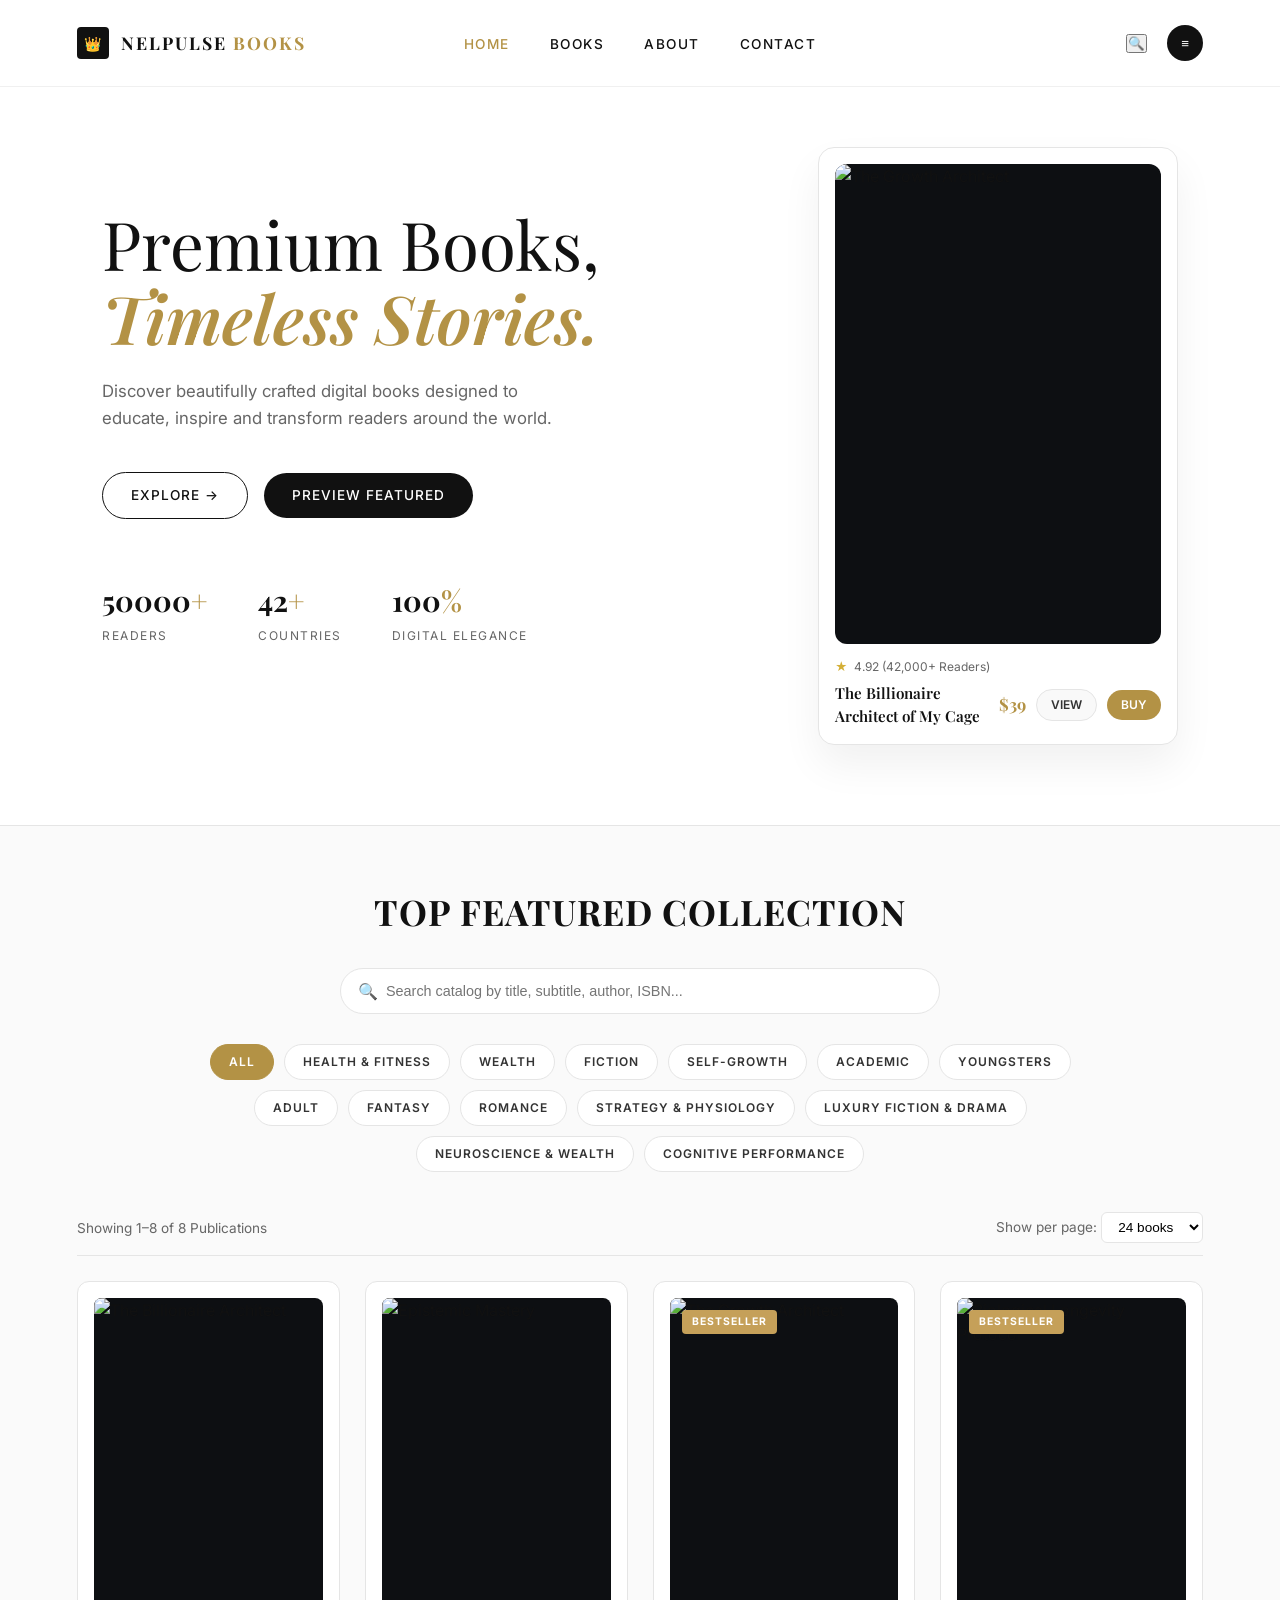
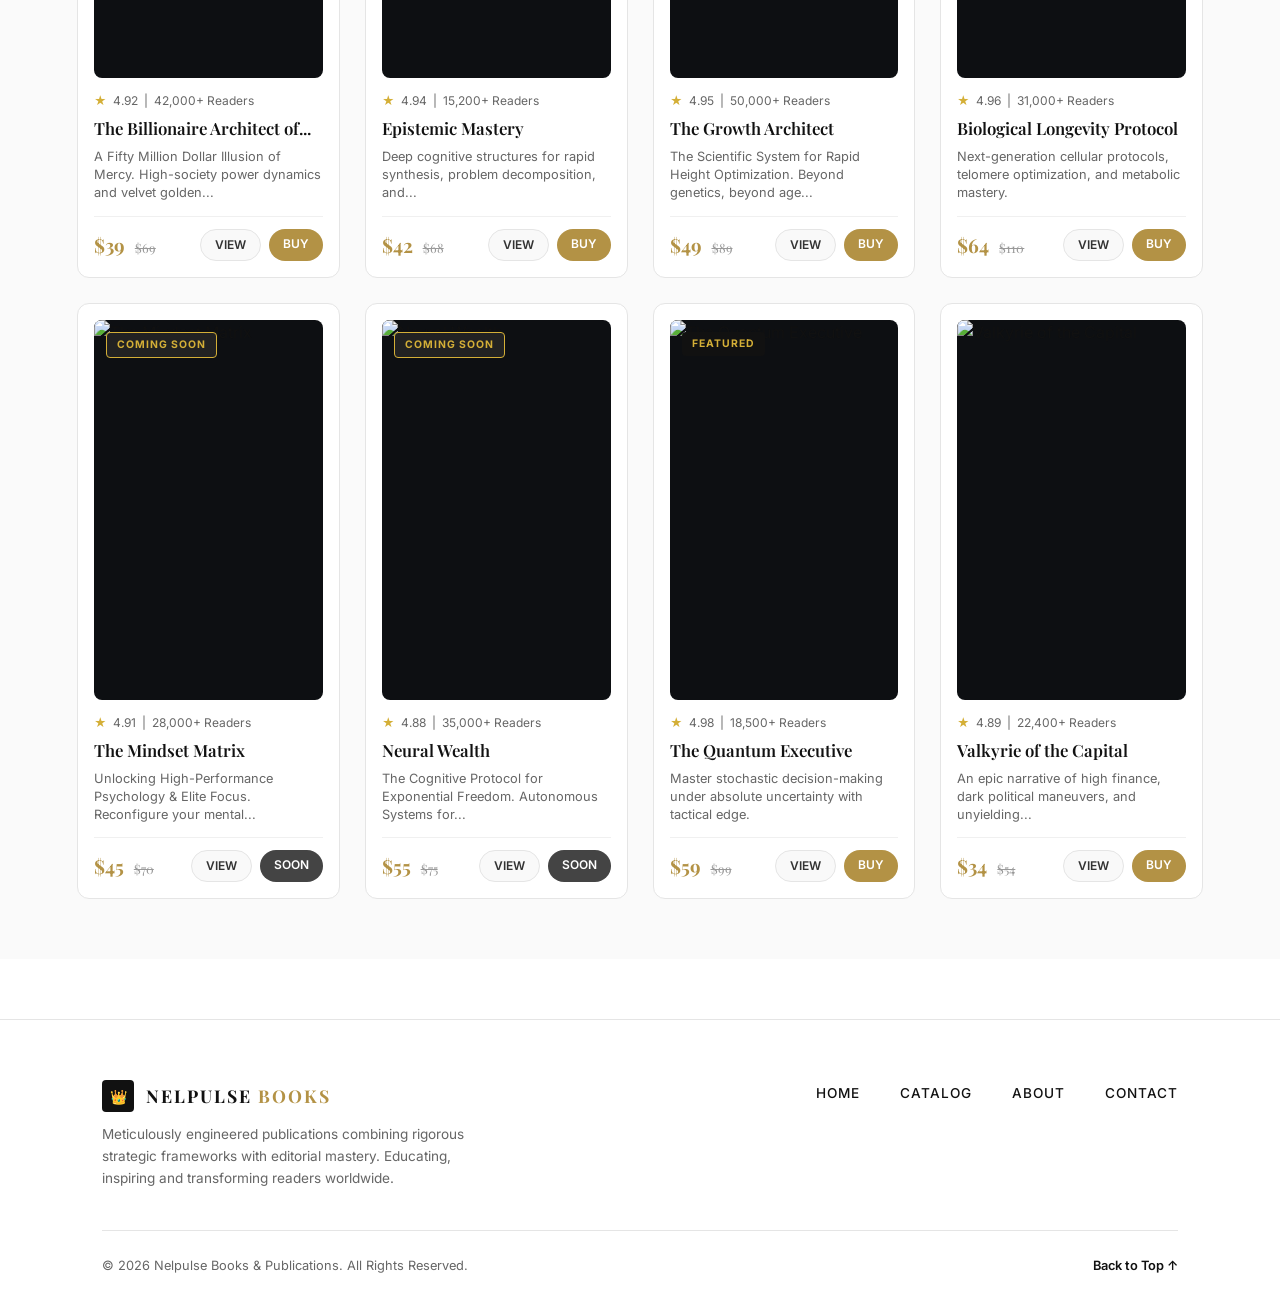
==== commit 05f18eb8: "Update index.html" ====
--- a/index.html
+++ b/index.html
@@ -4,6 +4,7 @@
     <meta charset="UTF-8">
     <meta name="viewport" content="width=device-width, initial-scale=1.0">
     <title>NELPULSE BOOKS | Premium Books, Timeless Stories</title>
+    <link rel="stylesheet" href="style.css">
     <!-- Google Fonts for Exact Typography Match -->
     <link href="https://fonts.googleapis.com/css2?family=Playfair+Display:ital,wght@0,400;0,600;0,700;1,400;1,600&family=Inter:wght@300;400;500;600&display=swap" rel="stylesheet">
     <style>
--- a/style.css
+++ b/style.css
@@ -0,0 +1,97 @@
+:root {
+    --bg-light: #ffffff;
+    --text-main: #111111;
+    --text-muted: #666666;
+    --gold: #b39245;
+    --gold-dark: #9a7d3a;
+    --border-color: #e5e5e5;
+}
+
+* { margin: 0; padding: 0; box-sizing: border-box; }
+
+body {
+    background-color: var(--bg-light);
+    color: var(--text-main);
+    font-family: 'Inter', sans-serif;
+    line-height: 1.5;
+}
+
+/* --- Common Header (Har page par ek jaisa center aligned aur match karta hua) --- */
+header {
+    display: flex;
+    justify-content: space-between;
+    align-items: center;
+    padding: 25px 6%;
+    background: var(--bg-light);
+    position: sticky;
+    top: 0;
+    z-index: 1000;
+    border-bottom: 1px solid #f0f0f0;
+}
+
+.logo-area {
+    display: flex;
+    align-items: center;
+    gap: 12px;
+    text-decoration: none;
+    flex: 1;
+}
+
+.logo-box {
+    background: #111;
+    color: var(--gold);
+    width: 32px;
+    height: 32px;
+    display: flex;
+    align-items: center;
+    justify-content: center;
+    border-radius: 4px;
+    font-size: 14px;
+}
+
+.logo-text {
+    font-family: 'Playfair Display', serif;
+    font-size: 1.1rem;
+    letter-spacing: 2px;
+    color: #111;
+    font-weight: 700;
+    text-transform: uppercase;
+}
+
+.logo-text span { color: var(--gold); }
+
+/* Navigation Center Alignment Fixed for ALL Pages */
+nav {
+    flex: 1;
+    display: flex;
+    justify-content: center;
+}
+
+nav ul {
+    display: flex;
+    gap: 40px;
+    list-style: none;
+}
+
+nav a {
+    text-decoration: none;
+    color: var(--text-main);
+    font-size: 0.85rem;
+    font-weight: 500;
+    letter-spacing: 1.5px;
+    text-transform: uppercase;
+    transition: color 0.2s;
+}
+
+/* Active page color matching theme gold */
+nav a:hover, nav a.active {
+    color: var(--gold);
+}
+
+.header-right {
+    flex: 1;
+    display: flex;
+    justify-content: flex-end;
+    align-items: center;
+    gap: 20px;
+}
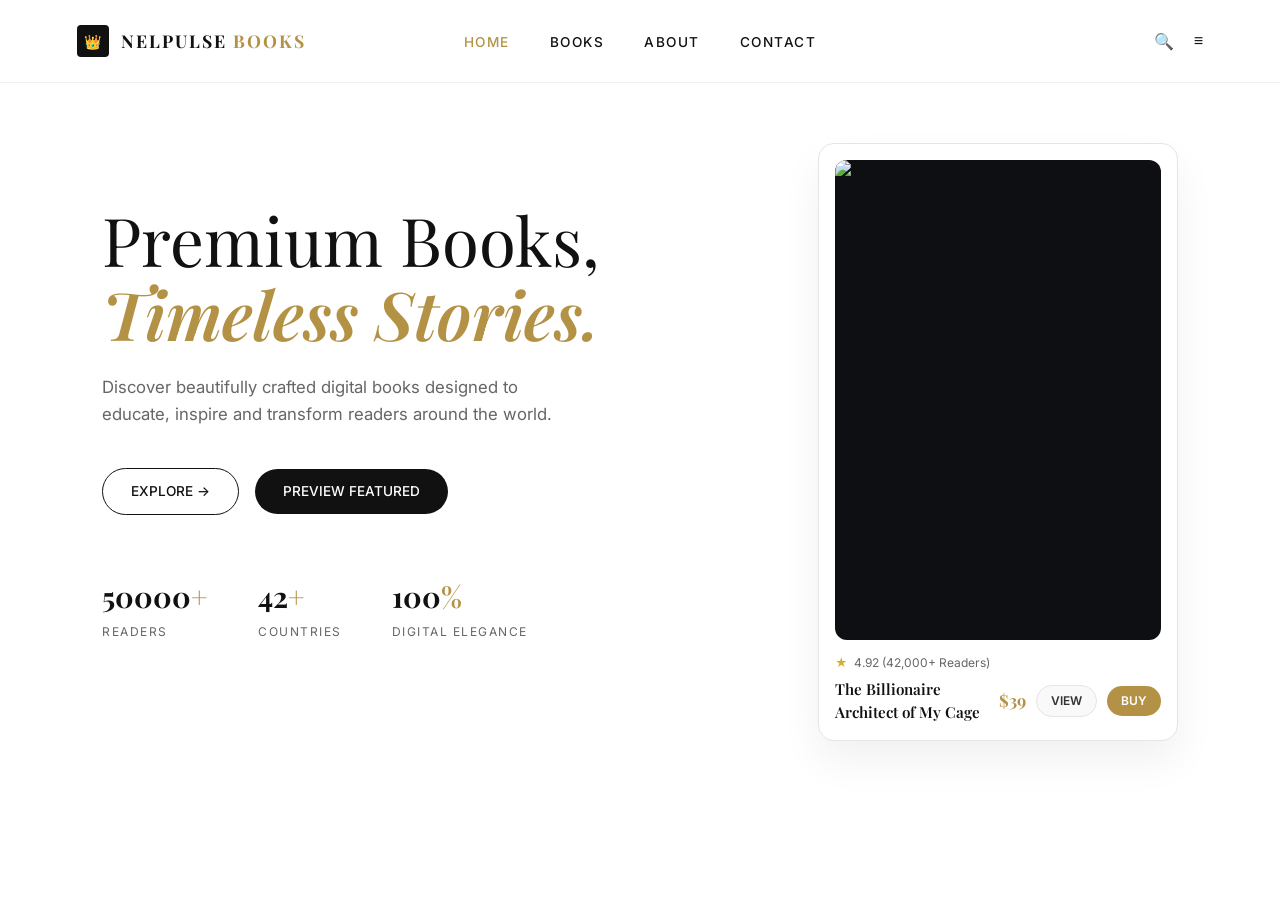
==== commit 82ea0301: "Update index.html" ====
--- a/index.html
+++ b/index.html
@@ -4,9 +4,7 @@
     <meta charset="UTF-8">
     <meta name="viewport" content="width=device-width, initial-scale=1.0">
     <title>NELPULSE BOOKS | Premium Books, Timeless Stories</title>
-    <link rel="stylesheet" href="style.css">
-    <!-- Google Fonts for Exact Typography Match -->
-    <link href="https://fonts.googleapis.com/css2?family=Playfair+Display:ital,wght@0,400;0,600;0,700;1,400;1,600&family=Inter:wght@300;400;500;600&display=swap" rel="stylesheet">
+    <link href="https://fonts.googleapis.com/css2?family=Playfair+Display:ital,wght@0,400;0,600;0,700;1,400&family=Inter:wght@300;400;500;600&display=swap" rel="stylesheet">
     <style>
         :root {
             --bg-light: #ffffff;
@@ -14,581 +12,59 @@
             --text-muted: #666666;
             --gold: #b39245;
             --gold-dark: #9a7d3a;
-            --card-bg: #ffffff;
             --border-color: #e5e5e5;
-            --tag-bg: #f5f5f5;
         }
+        * { margin: 0; padding: 0; box-sizing: border-box; }
+        body { background-color: var(--bg-light); color: var(--text-main); font-family: 'Inter', sans-serif; line-height: 1.5; }
+        
+        /* Unified Center-Aligned Header */
+        header { display: flex; justify-content: space-between; align-items: center; padding: 25px 6%; background: var(--bg-light); position: sticky; top: 0; z-index: 1000; border-bottom: 1px solid #f0f0f0; }
+        .logo-area { display: flex; align-items: center; gap: 12px; text-decoration: none; flex: 1; }
+        .logo-box { background: #111; color: var(--gold); width: 32px; height: 32px; display: flex; align-items: center; justify-content: center; border-radius: 4px; font-size: 14px; }
+        .logo-text { font-family: 'Playfair Display', serif; font-size: 1.1rem; letter-spacing: 2px; color: #111; font-weight: 700; text-transform: uppercase; }
+        .logo-text span { color: var(--gold); }
+        
+        nav { flex: 1; display: flex; justify-content: center; }
+        nav ul { display: flex; gap: 40px; list-style: none; }
+        nav a { text-decoration: none; color: var(--text-main); font-size: 0.85rem; font-weight: 500; letter-spacing: 1.5px; text-transform: uppercase; transition: color 0.2s; }
+        nav a:hover, nav a.active { color: var(--gold); }
+        
+        .header-right { flex: 1; display: flex; justify-content: flex-end; align-items: center; gap: 20px; }
+        .icon-btn, .menu-circle-btn { background: none; border: none; cursor: pointer; font-size: 1rem; color: #111; }
 
-        * {
-            margin: 0;
-            padding: 0;
-            box-sizing: border-box;
-        }
+        /* Hero */
+        .hero { display: flex; justify-content: space-between; align-items: center; padding: 60px 8% 80px 8%; min-height: 80vh; gap: 40px; }
+        .hero-content { flex: 1; max-width: 580px; }
+        .hero-content h1 { font-family: 'Playfair Display', serif; font-size: 4.2rem; line-height: 1.1; font-weight: 400; color: #111; margin-bottom: 24px; }
+        .hero-content h1 span { font-style: italic; color: var(--gold); font-weight: 600; }
+        .hero-content p { font-size: 1.05rem; color: var(--text-muted); margin-bottom: 40px; line-height: 1.6; max-width: 480px; }
+        .hero-buttons { display: flex; align-items: center; gap: 16px; margin-bottom: 60px; }
+        .btn-explore { display: inline-flex; align-items: center; gap: 10px; padding: 12px 28px; border: 1px solid #111; border-radius: 30px; text-decoration: none; color: #111; font-size: 0.85rem; font-weight: 500; }
+        .btn-explore:hover { background: #111; color: #fff; }
+        .btn-featured { padding: 12px 28px; background: #111; color: #fff; border-radius: 30px; text-decoration: none; font-size: 0.85rem; font-weight: 500; border: none; }
+        
+        .stats-row { display: flex; gap: 50px; }
+        .stat-item h3 { font-family: 'Playfair Display', serif; font-size: 1.8rem; font-weight: 700; color: #111; margin-bottom: 4px; }
+        .stat-item h3 span { color: var(--gold); }
+        .stat-item p { font-size: 0.75rem; letter-spacing: 1.5px; color: var(--text-muted); text-transform: uppercase; }
 
-        body {
-            background-color: var(--bg-light);
-            color: var(--text-main);
-            font-family: 'Inter', sans-serif;
-            line-height: 1.5;
-        }
-
-        /* --- Header --- */
-header {
-    display: flex;
-    justify-content: space-between;
-    align-items: center;
-    padding: 25px 6%;
-    background: var(--bg-light);
-    position: sticky;
-    top: 0;
-    z-index: 1000;
-    border-bottom: 1px solid #f0f0f0;
-}
-
-.logo-area {
-    display: flex;
-    align-items: center;
-    gap: 12px;
-    text-decoration: none;
-    flex: 1; /* Logo ko left side fix rakhega */
-}
-
-nav {
-    flex: 1;
-    display: flex;
-    justify-content: center; /* Navigation ko hamesha exact center mein rakhega */
-}
-
-nav ul {
-    display: flex;
-    gap: 40px;
-    list-style: none;
-}
-
-.header-right {
-    flex: 1;
-    display: flex;
-    justify-content: flex-end; /* Search/Icons ko right side rakhega */
-    align-items: center;
-    gap: 20px;
-}
-
-        .menu-circle-btn {
-            background: #111;
-            color: #fff;
-            width: 36px;
-            height: 36px;
-            border-radius: 50%;
-            display: flex;
-            align-items: center;
-            justify-content: center;
-            border: none;
-            cursor: pointer;
-        }
-
-        /* --- Hero Section --- */
-        .hero {
-            display: flex;
-            justify-content: space-between;
-            align-items: center;
-            padding: 60px 8% 80px 8%;
-            min-height: 80vh;
-            gap: 40px;
-        }
-
-        .hero-content {
-            flex: 1;
-            max-width: 580px;
-        }
-
-        .hero-content h1 {
-            font-family: 'Playfair Display', serif;
-            font-size: 4.2rem;
-            line-height: 1.1;
-            font-weight: 400;
-            color: #111;
-            margin-bottom: 24px;
-        }
-
-        .hero-content h1 span {
-            font-style: italic;
-            color: var(--gold);
-            font-weight: 600;
-        }
-
-        .hero-content p {
-            font-size: 1.05rem;
-            color: var(--text-muted);
-            margin-bottom: 40px;
-            line-height: 1.6;
-            max-width: 480px;
-        }
-
-        .hero-buttons {
-            display: flex;
-            align-items: center;
-            gap: 16px;
-            margin-bottom: 60px;
-        }
-
-        .btn-explore {
-            display: inline-flex;
-            align-items: center;
-            gap: 10px;
-            padding: 12px 28px;
-            border: 1px solid #111;
-            border-radius: 30px;
-            text-decoration: none;
-            color: #111;
-            font-size: 0.85rem;
-            font-weight: 500;
-            letter-spacing: 1px;
-            transition: all 0.3s;
-        }
-
-        .btn-explore:hover {
-            background: #111;
-            color: #fff;
-        }
-
-        .btn-featured {
-            padding: 12px 28px;
-            background: #111;
-            color: #fff;
-            border-radius: 30px;
-            text-decoration: none;
-            font-size: 0.85rem;
-            font-weight: 500;
-            letter-spacing: 1px;
-            border: none;
-            transition: opacity 0.2s;
-        }
-
-        /* --- Stats Row --- */
-        .stats-row {
-            display: flex;
-            gap: 50px;
-        }
-
-        .stat-item h3 {
-            font-family: 'Playfair Display', serif;
-            font-size: 1.8rem;
-            font-weight: 700;
-            color: #111;
-            margin-bottom: 4px;
-        }
-
-        .stat-item h3 span {
-            color: var(--gold);
-        }
-
-        .stat-item p {
-            font-size: 0.75rem;
-            letter-spacing: 1.5px;
-            color: var(--text-muted);
-            text-transform: uppercase;
-        }
-
-        /* --- Hero Showcase Card --- */
-        .hero-showcase {
-            flex: 1;
-            display: flex;
-            justify-content: flex-end;
-        }
-
-        .book-card-main {
-            background: #fff;
-            border: 1px solid var(--border-color);
-            border-radius: 16px;
-            padding: 16px;
-            width: 360px;
-            box-shadow: 0 20px 40px rgba(0,0,0,0.06);
-        }
-
-        .book-card-img {
-            width: 100%;
-            height: 480px;
-            background: #0d0f12;
-            border-radius: 12px;
-            overflow: hidden;
-            display: flex;
-            align-items: center;
-            justify-content: center;
-        }
-
-        .book-card-img img {
-            width: 100%;
-            height: 100%;
-            object-fit: cover;
-        }
-
-        .book-card-details {
-            padding-top: 14px;
-            display: flex;
-            flex-direction: column;
-            gap: 6px;
-        }
-
-        .rating-row {
-            display: flex;
-            align-items: center;
-            gap: 6px;
-            font-size: 0.75rem;
-            color: var(--text-muted);
-        }
-
-        .rating-row span {
-            color: #d4af37;
-        }
-
-        .book-title-price {
-            display: flex;
-            justify-content: space-between;
-            align-items: center;
-        }
-
-        .book-title-price h4 {
-            font-family: 'Playfair Display', serif;
-            font-size: 0.95rem;
-            color: #111;
-            font-weight: 600;
-        }
-
-        .price-actions {
-            display: flex;
-            align-items: center;
-            gap: 10px;
-        }
-
-        .price-tag {
-            font-family: 'Playfair Display', serif;
-            font-weight: 700;
-            color: var(--gold);
-            font-size: 1.05rem;
-        }
-
-        .btn-view, .btn-buy-small {
-            padding: 6px 14px;
-            border-radius: 20px;
-            font-size: 0.75rem;
-            font-weight: 600;
-            text-decoration: none;
-            cursor: pointer;
-        }
-
-        .btn-view {
-            border: 1px solid var(--border-color);
-            background: #f9f9f9;
-            color: #333;
-        }
-
-        .btn-buy-small {
-            background: var(--gold);
-            color: #fff;
-            border: none;
-        }
-
-        /* --- Featured Collection Section --- */
-        .featured-section {
-            padding: 60px 6%;
-            background: #fafafa;
-            border-top: 1px solid var(--border-color);
-        }
-
-        .section-heading {
-            font-family: 'Playfair Display', serif;
-            font-size: 2.2rem;
-            text-align: center;
-            color: #111;
-            margin-bottom: 30px;
-            font-weight: 700;
-            letter-spacing: 1px;
-        }
-
-        /* Search Bar */
-        .search-container {
-            max-width: 600px;
-            margin: 0 auto 30px auto;
-            position: relative;
-        }
-
-        .search-container input {
-            width: 100%;
-            padding: 14px 20px 14px 45px;
-            border: 1px solid var(--border-color);
-            border-radius: 30px;
-            font-size: 0.9rem;
-            background: #fff;
-            outline: none;
-            transition: border-color 0.2s;
-        }
-
-        .search-container input:focus {
-            border-color: var(--gold);
-        }
-
-        .search-icon {
-            position: absolute;
-            left: 18px;
-            top: 50%;
-            transform: translateY(-50%);
-            color: #888;
-        }
-
-        /* Tags / Filters */
-        .filter-tags {
-            display: flex;
-            flex-wrap: wrap;
-            justify-content: center;
-            gap: 10px;
-            max-width: 900px;
-            margin: 0 auto 40px auto;
-        }
-
-        .tag {
-            padding: 8px 18px;
-            background: #fff;
-            border: 1px solid var(--border-color);
-            border-radius: 20px;
-            font-size: 0.75rem;
-            font-weight: 600;
-            letter-spacing: 1px;
-            color: #333;
-            cursor: pointer;
-            text-transform: uppercase;
-            transition: all 0.2s;
-        }
-
-        .tag.active, .tag:hover {
-            background: var(--gold);
-            color: #fff;
-            border-color: var(--gold);
-        }
-
-        /* Results bar */
-        .results-bar {
-            display: flex;
-            justify-content: space-between;
-            align-items: center;
-            max-width: 1200px;
-            margin: 0 auto 25px auto;
-            font-size: 0.85rem;
-            color: var(--text-muted);
-            border-bottom: 1px solid var(--border-color);
-            padding-bottom: 12px;
-        }
-
-        .results-bar select {
-            padding: 6px 12px;
-            border: 1px solid var(--border-color);
-            border-radius: 6px;
-            background: #fff;
-            font-size: 0.85rem;
-            outline: none;
-            cursor: pointer;
-        }
-
-        /* Books Grid (8 Books) */
-        .books-grid {
-            display: grid;
-            grid-template-columns: repeat(auto-fit, minmax(260px, 1fr));
-            gap: 25px;
-            max-width: 1200px;
-            margin: 0 auto;
-        }
-
-        .catalog-card {
-            background: #fff;
-            border: 1px solid var(--border-color);
-            border-radius: 12px;
-            padding: 16px;
-            display: flex;
-            flex-direction: column;
-            justify-content: space-between;
-            transition: transform 0.3s, box-shadow 0.3s;
-        }
-
-        .catalog-card:hover {
-            transform: translateY(-5px);
-            box-shadow: 0 12px 30px rgba(0,0,0,0.08);
-        }
-
-        .catalog-img-box {
-            width: 100%;
-            height: 380px;
-            background: #0d0f12;
-            border-radius: 8px;
-            position: relative;
-            overflow: hidden;
-            display: flex;
-            align-items: center;
-            justify-content: center;
-        }
-
-        .catalog-img-box img {
-            width: 100%;
-            height: 100%;
-            object-fit: cover;
-        }
-
-        .badge {
-            position: absolute;
-            top: 12px;
-            left: 12px;
-            background: #d4af37;
-            color: #111;
-            font-size: 0.65rem;
-            font-weight: 700;
-            padding: 4px 10px;
-            border-radius: 4px;
-            letter-spacing: 1px;
-            text-transform: uppercase;
-        }
-
-        .badge.bestseller {
-            background: #c5a059;
-            color: #fff;
-        }
-
-        .badge.coming {
-            background: #222;
-            color: #d4af37;
-            border: 1px solid #d4af37;
-        }
-
-        .catalog-info {
-            padding-top: 14px;
-            display: flex;
-            flex-direction: column;
-            gap: 8px;
-        }
-
-        .catalog-info h3 {
-            font-family: 'Playfair Display', serif;
-            font-size: 1.05rem;
-            color: #111;
-            font-weight: 600;
-            line-height: 1.3;
-        }
-
-        .catalog-info p {
-            font-size: 0.8rem;
-            color: var(--text-muted);
-            line-height: 1.4;
-        }
-
-        .catalog-footer {
-            display: flex;
-            justify-content: space-between;
-            align-items: center;
-            margin-top: 14px;
-            padding-top: 12px;
-            border-top: 1px solid #f0f0f0;
-        }
-
-        .catalog-price {
-            font-family: 'Playfair Display', serif;
-            font-size: 1.2rem;
-            font-weight: 700;
-            color: var(--gold);
-        }
-
-        .catalog-price span {
-            font-size: 0.8rem;
-            color: #999;
-            text-decoration: line-through;
-            margin-left: 6px;
-            font-weight: 400;
-        }
-
-        .card-buttons {
-            display: flex;
-            gap: 8px;
-        }
-
-        /* --- Footer --- */
-        footer {
-            background: #fff;
-            border-top: 1px solid var(--border-color);
-            padding: 60px 8% 30px 8%;
-            margin-top: 60px;
-        }
-
-        .footer-content {
-            display: flex;
-            justify-content: space-between;
-            align-items: flex-start;
-            margin-bottom: 40px;
-            gap: 40px;
-        }
-
-        .footer-brand p {
-            font-size: 0.85rem;
-            color: var(--text-muted);
-            max-width: 380px;
-            margin-top: 12px;
-            line-height: 1.6;
-        }
-
-        .footer-links {
-            display: flex;
-            gap: 40px;
-            list-style: none;
-        }
-
-        .footer-links a {
-            text-decoration: none;
-            color: #111;
-            font-size: 0.85rem;
-            font-weight: 500;
-            letter-spacing: 1px;
-            text-transform: uppercase;
-        }
-
-        .footer-links a:hover {
-            color: var(--gold);
-        }
-
-        .footer-bottom {
-            display: flex;
-            justify-content: space-between;
-            align-items: center;
-            padding-top: 25px;
-            border-top: 1px solid var(--border-color);
-            font-size: 0.8rem;
-            color: var(--text-muted);
-        }
-
-        .back-to-top {
-            text-decoration: none;
-            color: #111;
-            font-weight: 600;
-            display: flex;
-            align-items: center;
-            gap: 4px;
-        }
-
-        /* Responsive */
-        @media (max-width: 900px) {
-            .hero {
-                flex-direction: column;
-                text-align: center;
-                padding: 40px 5%;
-            }
-            .hero-content h1 { font-size: 3rem; }
-            .hero-content p { margin: 0 auto 30px auto; }
-            .hero-buttons { justify-content: center; }
-            .stats-row { justify-content: center; }
-            .hero-showcase { justify-content: center; }
-            nav { display: none; }
-            .footer-content { flex-direction: column; }
-            .footer-links { flex-direction: column; gap: 15px; }
-        }
+        .hero-showcase { flex: 1; display: flex; justify-content: flex-end; }
+        .book-card-main { background: #fff; border: 1px solid var(--border-color); border-radius: 16px; padding: 16px; width: 360px; box-shadow: 0 20px 40px rgba(0,0,0,0.06); }
+        .book-card-img { width: 100%; height: 480px; background: #0d0f12; border-radius: 12px; overflow: hidden; display: flex; align-items: center; justify-content: center; }
+        .book-card-img img { width: 100%; height: 100%; object-fit: cover; }
+        .book-card-details { padding-top: 14px; display: flex; flex-direction: column; gap: 6px; }
+        .rating-row { display: flex; align-items: center; gap: 6px; font-size: 0.75rem; color: var(--text-muted); }
+        .rating-row span { color: #d4af37; }
+        .book-title-price { display: flex; justify-content: space-between; align-items: center; }
+        .book-title-price h4 { font-family: 'Playfair Display', serif; font-size: 0.95rem; color: #111; font-weight: 600; }
+        .price-actions { display: flex; align-items: center; gap: 10px; }
+        .price-tag { font-family: 'Playfair Display', serif; font-weight: 700; color: var(--gold); font-size: 1.05rem; }
+        .btn-view, .btn-buy-small { padding: 6px 14px; border-radius: 20px; font-size: 0.75rem; font-weight: 600; text-decoration: none; cursor: pointer; }
+        .btn-view { border: 1px solid var(--border-color); background: #f9f9f9; color: #333; }
+        .btn-buy-small { background: var(--gold); color: #fff; border: none; }
     </style>
 </head>
 <body>
-
-    <!-- Header -->
     <header>
         <a href="index.html" class="logo-area">
             <div class="logo-box">👑</div>
@@ -608,281 +84,36 @@
         </div>
     </header>
 
-    <!-- Hero Section -->
     <section class="hero">
         <div class="hero-content">
             <h1>Premium Books, <br><span>Timeless Stories.</span></h1>
             <p>Discover beautifully crafted digital books designed to educate, inspire and transform readers around the world.</p>
-            
             <div class="hero-buttons">
                 <a href="catalogue.html" class="btn-explore">EXPLORE &rarr;</a>
-                <a href="#featured" class="btn-featured">PREVIEW FEATURED</a>
+                <a href="catalogue.html" class="btn-featured">PREVIEW FEATURED</a>
             </div>
-
             <div class="stats-row">
-                <div class="stat-item">
-                    <h3>50000<span>+</span></h3>
-                    <p>Readers</p>
-                </div>
-                <div class="stat-item">
-                    <h3>42<span>+</span></h3>
-                    <p>Countries</p>
-                </div>
-                <div class="stat-item">
-                    <h3>100<span>%</span></h3>
-                    <p>Digital Elegance</p>
-                </div>
+                <div class="stat-item"><h3>50000<span>+</span></h3><p>Readers</p></div>
+                <div class="stat-item"><h3>42<span>+</span></h3><p>Countries</p></div>
+                <div class="stat-item"><h3>100<span>%</span></h3><p>Digital Elegance</p></div>
             </div>
         </div>
-
         <div class="hero-showcase">
             <div class="book-card-main">
-                <div class="book-card-img">
-                    <img src="https://i.imgur.com/86Z913y.png" alt="The Growth Architect">
-                </div>
+                <div class="book-card-img"><img src="https://i.imgur.com/86Z913y.png" alt="Book"></div>
                 <div class="book-card-details">
-                    <div class="rating-row">
-                        <span>★</span> 4.92 (42,000+ Readers)
-                    </div>
+                    <div class="rating-row"><span>★</span> 4.92 (42,000+ Readers)</div>
                     <div class="book-title-price">
                         <h4>The Billionaire Architect of My Cage</h4>
                         <div class="price-actions">
                             <span class="price-tag">$39</span>
-                            <a href="#" class="btn-view">VIEW</a>
-                            <a href="#" class="btn-buy-small">BUY</a>
+                            <a href="catalogue.html" class="btn-view">VIEW</a>
+                            <a href="catalogue.html" class="btn-buy-small">BUY</a>
                         </div>
                     </div>
                 </div>
             </div>
         </div>
     </section>
-
-    <!-- Top Featured Collection Section (Scroll down content) -->
-    <section id="featured" class="featured-section">
-        <h2 class="section-heading">TOP FEATURED COLLECTION</h2>
-
-        <!-- Search Bar -->
-        <div class="search-container">
-            <span class="search-icon">🔍</span>
-            <input type="text" placeholder="Search catalog by title, subtitle, author, ISBN...">
-        </div>
-
-        <!-- Filter Tags -->
-        <div class="filter-tags">
-            <span class="tag active">ALL</span>
-            <span class="tag">HEALTH & FITNESS</span>
-            <span class="tag">WEALTH</span>
-            <span class="tag">FICTION</span>
-            <span class="tag">SELF-GROWTH</span>
-            <span class="tag">ACADEMIC</span>
-            <span class="tag">YOUNGSTERS</span>
-            <span class="tag">ADULT</span>
-            <span class="tag">FANTASY</span>
-            <span class="tag">ROMANCE</span>
-            <span class="tag">STRATEGY & PHYSIOLOGY</span>
-            <span class="tag">LUXURY FICTION & DRAMA</span>
-            <span class="tag">NEUROSCIENCE & WEALTH</span>
-            <span class="tag">COGNITIVE PERFORMANCE</span>
-        </div>
-
-        <!-- Results Bar -->
-        <div class="results-bar">
-            <span>Showing 1–8 of 8 Publications</span>
-            <div>
-                Show per page: 
-                <select>
-                    <option>24 books</option>
-                    <option>12 books</option>
-                    <option>8 books</option>
-                </select>
-            </div>
-        </div>
-
-        <!-- 8 Books Grid -->
-        <div class="books-grid">
-            
-            <!-- Book 1 -->
-            <div class="catalog-card">
-                <div class="catalog-img-box">
-                    <img src="https://i.imgur.com/86Z913y.png" alt="The Billionaire Architect">
-                </div>
-                <div class="catalog-info">
-                    <div class="rating-row"><span>★</span> 4.92 &nbsp;|&nbsp; 42,000+ Readers</div>
-                    <h3>The Billionaire Architect of...</h3>
-                    <p>A Fifty Million Dollar Illusion of Mercy. High-society power dynamics and velvet golden...</p>
-                </div>
-                <div class="catalog-footer">
-                    <div class="catalog-price">$39 <span>$69</span></div>
-                    <div class="card-buttons">
-                        <a href="#" class="btn-view">VIEW</a>
-                        <a href="#" class="btn-buy-small">BUY</a>
-                    </div>
-                </div>
-            </div>
-
-            <!-- Book 2 -->
-            <div class="catalog-card">
-                <div class="catalog-img-box">
-                    <img src="https://i.imgur.com/86Z913y.png" alt="Epistemic Mastery">
-                </div>
-                <div class="catalog-info">
-                    <div class="rating-row"><span>★</span> 4.94 &nbsp;|&nbsp; 15,200+ Readers</div>
-                    <h3>Epistemic Mastery</h3>
-                    <p>Deep cognitive structures for rapid synthesis, problem decomposition, and...</p>
-                </div>
-                <div class="catalog-footer">
-                    <div class="catalog-price">$42 <span>$68</span></div>
-                    <div class="card-buttons">
-                        <a href="#" class="btn-view">VIEW</a>
-                        <a href="#" class="btn-buy-small">BUY</a>
-                    </div>
-                </div>
-            </div>
-
-            <!-- Book 3 -->
-            <div class="catalog-card">
-                <div class="catalog-img-box">
-                    <span class="badge bestseller">BESTSELLER</span>
-                    <img src="https://i.imgur.com/86Z913y.png" alt="The Growth Architect">
-                </div>
-                <div class="catalog-info">
-                    <div class="rating-row"><span>★</span> 4.95 &nbsp;|&nbsp; 50,000+ Readers</div>
-                    <h3>The Growth Architect</h3>
-                    <p>The Scientific System for Rapid Height Optimization. Beyond genetics, beyond age...</p>
-                </div>
-                <div class="catalog-footer">
-                    <div class="catalog-price">$49 <span>$89</span></div>
-                    <div class="card-buttons">
-                        <a href="#" class="btn-view">VIEW</a>
-                        <a href="#" class="btn-buy-small">BUY</a>
-                    </div>
-                </div>
-            </div>
-
-            <!-- Book 4 -->
-            <div class="catalog-card">
-                <div class="catalog-img-box">
-                    <span class="badge bestseller">BESTSELLER</span>
-                    <img src="https://i.imgur.com/86Z913y.png" alt="Biological Longevity Protocol">
-                </div>
-                <div class="catalog-info">
-                    <div class="rating-row"><span>★</span> 4.96 &nbsp;|&nbsp; 31,000+ Readers</div>
-                    <h3>Biological Longevity Protocol</h3>
-                    <p>Next-generation cellular protocols, telomere optimization, and metabolic mastery.</p>
-                </div>
-                <div class="catalog-footer">
-                    <div class="catalog-price">$64 <span>$110</span></div>
-                    <div class="card-buttons">
-                        <a href="#" class="btn-view">VIEW</a>
-                        <a href="#" class="btn-buy-small">BUY</a>
-                    </div>
-                </div>
-            </div>
-
-            <!-- Book 5 -->
-            <div class="catalog-card">
-                <div class="catalog-img-box">
-                    <span class="badge coming">COMING SOON</span>
-                    <img src="https://i.imgur.com/86Z913y.png" alt="The Mindset Matrix">
-                </div>
-                <div class="catalog-info">
-                    <div class="rating-row"><span>★</span> 4.91 &nbsp;|&nbsp; 28,000+ Readers</div>
-                    <h3>The Mindset Matrix</h3>
-                    <p>Unlocking High-Performance Psychology & Elite Focus. Reconfigure your mental...</p>
-                </div>
-                <div class="catalog-footer">
-                    <div class="catalog-price">$45 <span>$70</span></div>
-                    <div class="card-buttons">
-                        <a href="#" class="btn-view">VIEW</a>
-                        <a href="#" class="btn-buy-small" style="background:#444;">SOON</a>
-                    </div>
-                </div>
-            </div>
-
-            <!-- Book 6 -->
-            <div class="catalog-card">
-                <div class="catalog-img-box">
-                    <span class="badge coming">COMING SOON</span>
-                    <img src="https://i.imgur.com/86Z913y.png" alt="Neural Wealth">
-                </div>
-                <div class="catalog-info">
-                    <div class="rating-row"><span>★</span> 4.88 &nbsp;|&nbsp; 35,000+ Readers</div>
-                    <h3>Neural Wealth</h3>
-                    <p>The Cognitive Protocol for Exponential Freedom. Autonomous Systems for...</p>
-                </div>
-                <div class="catalog-footer">
-                    <div class="catalog-price">$55 <span>$75</span></div>
-                    <div class="card-buttons">
-                        <a href="#" class="btn-view">VIEW</a>
-                        <a href="#" class="btn-buy-small" style="background:#444;">SOON</a>
-                    </div>
-                </div>
-            </div>
-
-            <!-- Book 7 -->
-            <div class="catalog-card">
-                <div class="catalog-img-box">
-                    <span class="badge" style="background:#111; color:#d4af37;">FEATURED</span>
-                    <img src="https://i.imgur.com/86Z913y.png" alt="The Quantum Executive">
-                </div>
-                <div class="catalog-info">
-                    <div class="rating-row"><span>★</span> 4.98 &nbsp;|&nbsp; 18,500+ Readers</div>
-                    <h3>The Quantum Executive</h3>
-                    <p>Master stochastic decision-making under absolute uncertainty with tactical edge.</p>
-                </div>
-                <div class="catalog-footer">
-                    <div class="catalog-price">$59 <span>$99</span></div>
-                    <div class="card-buttons">
-                        <a href="#" class="btn-view">VIEW</a>
-                        <a href="#" class="btn-buy-small">BUY</a>
-                    </div>
-                </div>
-            </div>
-
-            <!-- Book 8 -->
-            <div class="catalog-card">
-                <div class="catalog-img-box">
-                    <img src="https://i.imgur.com/86Z913y.png" alt="Valkyrie of the Capital">
-                </div>
-                <div class="catalog-info">
-                    <div class="rating-row"><span>★</span> 4.89 &nbsp;|&nbsp; 22,400+ Readers</div>
-                    <h3>Valkyrie of the Capital</h3>
-                    <p>An epic narrative of high finance, dark political maneuvers, and unyielding...</p>
-                </div>
-                <div class="catalog-footer">
-                    <div class="catalog-price">$34 <span>$54</span></div>
-                    <div class="card-buttons">
-                        <a href="#" class="btn-view">VIEW</a>
-                        <a href="#" class="btn-buy-small">BUY</a>
-                    </div>
-                </div>
-            </div>
-
-        </div>
-    </section>
-
-    <!-- Footer -->
-    <footer>
-        <div class="footer-content">
-            <div class="footer-brand">
-                <div class="logo-area">
-                    <div class="logo-box">👑</div>
-                    <div class="logo-text">Nelpulse <span>Books</span></div>
-                </div>
-                <p>Meticulously engineered publications combining rigorous strategic frameworks with editorial mastery. Educating, inspiring and transforming readers worldwide.</p>
-            </div>
-            <ul class="footer-links">
-                <li><a href="index.html">Home</a></li>
-                <li><a href="catalogue.html">Catalog</a></li>
-                <li><a href="about.html">About</a></li>
-                <li><a href="contact.html">Contact</a></li>
-            </ul>
-        </div>
-        <div class="footer-bottom">
-            <span>© 2026 Nelpulse Books & Publications. All Rights Reserved.</span>
-            <a href="#" class="back-to-top">Back to Top &uarr;</a>
-        </div>
-    </footer>
-
 </body>
 </html>
